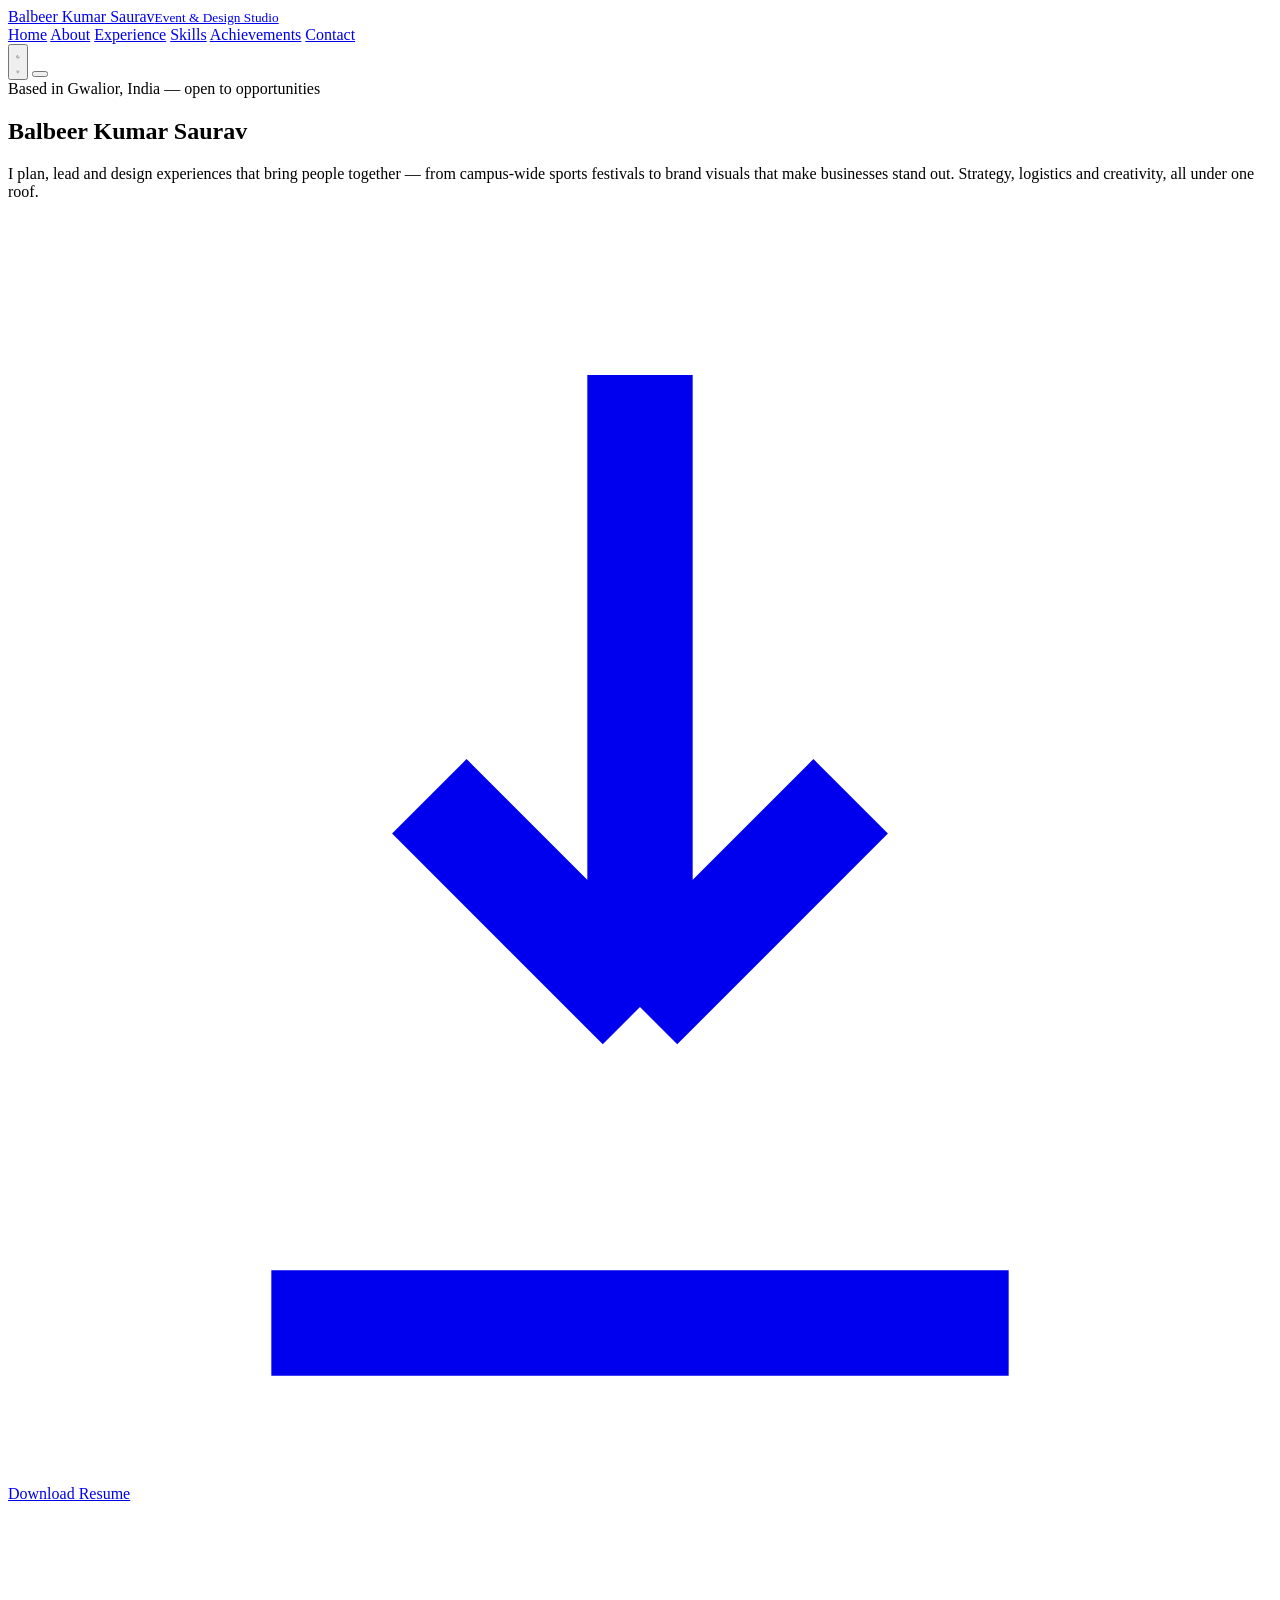
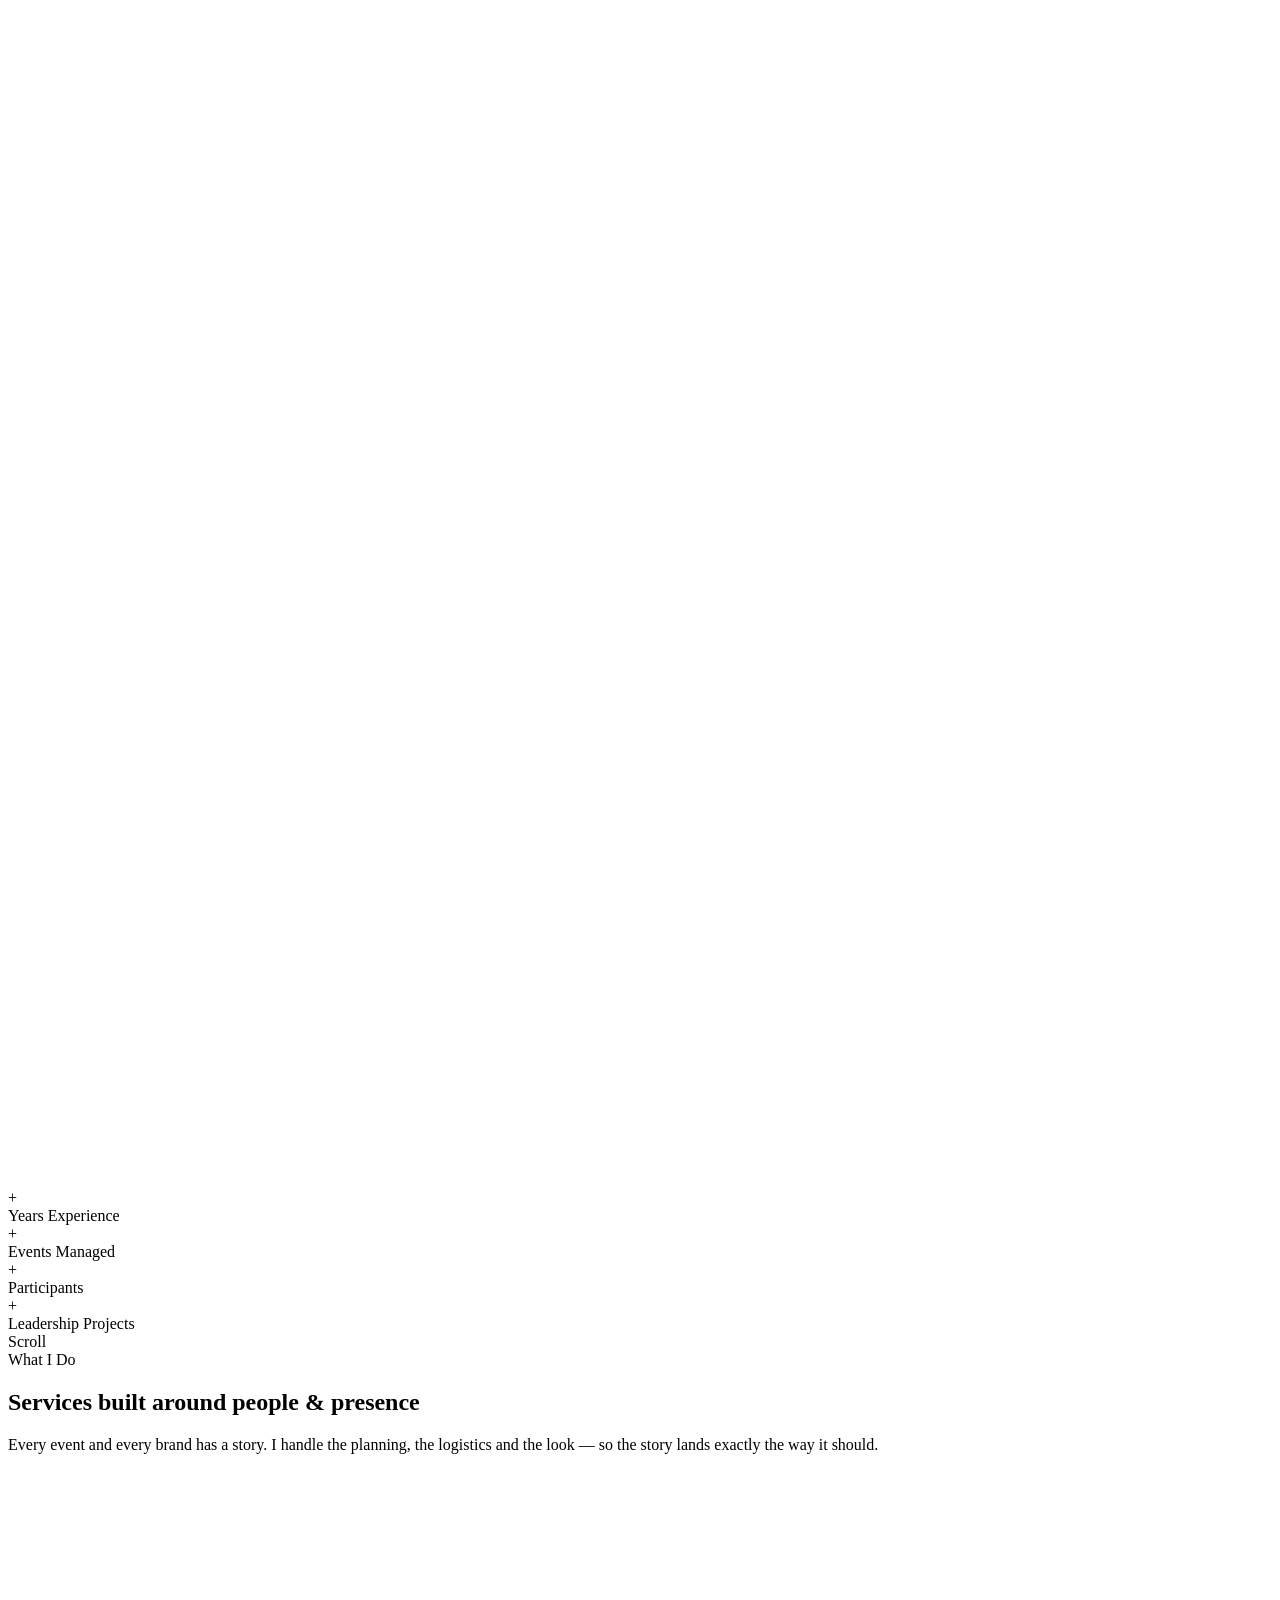
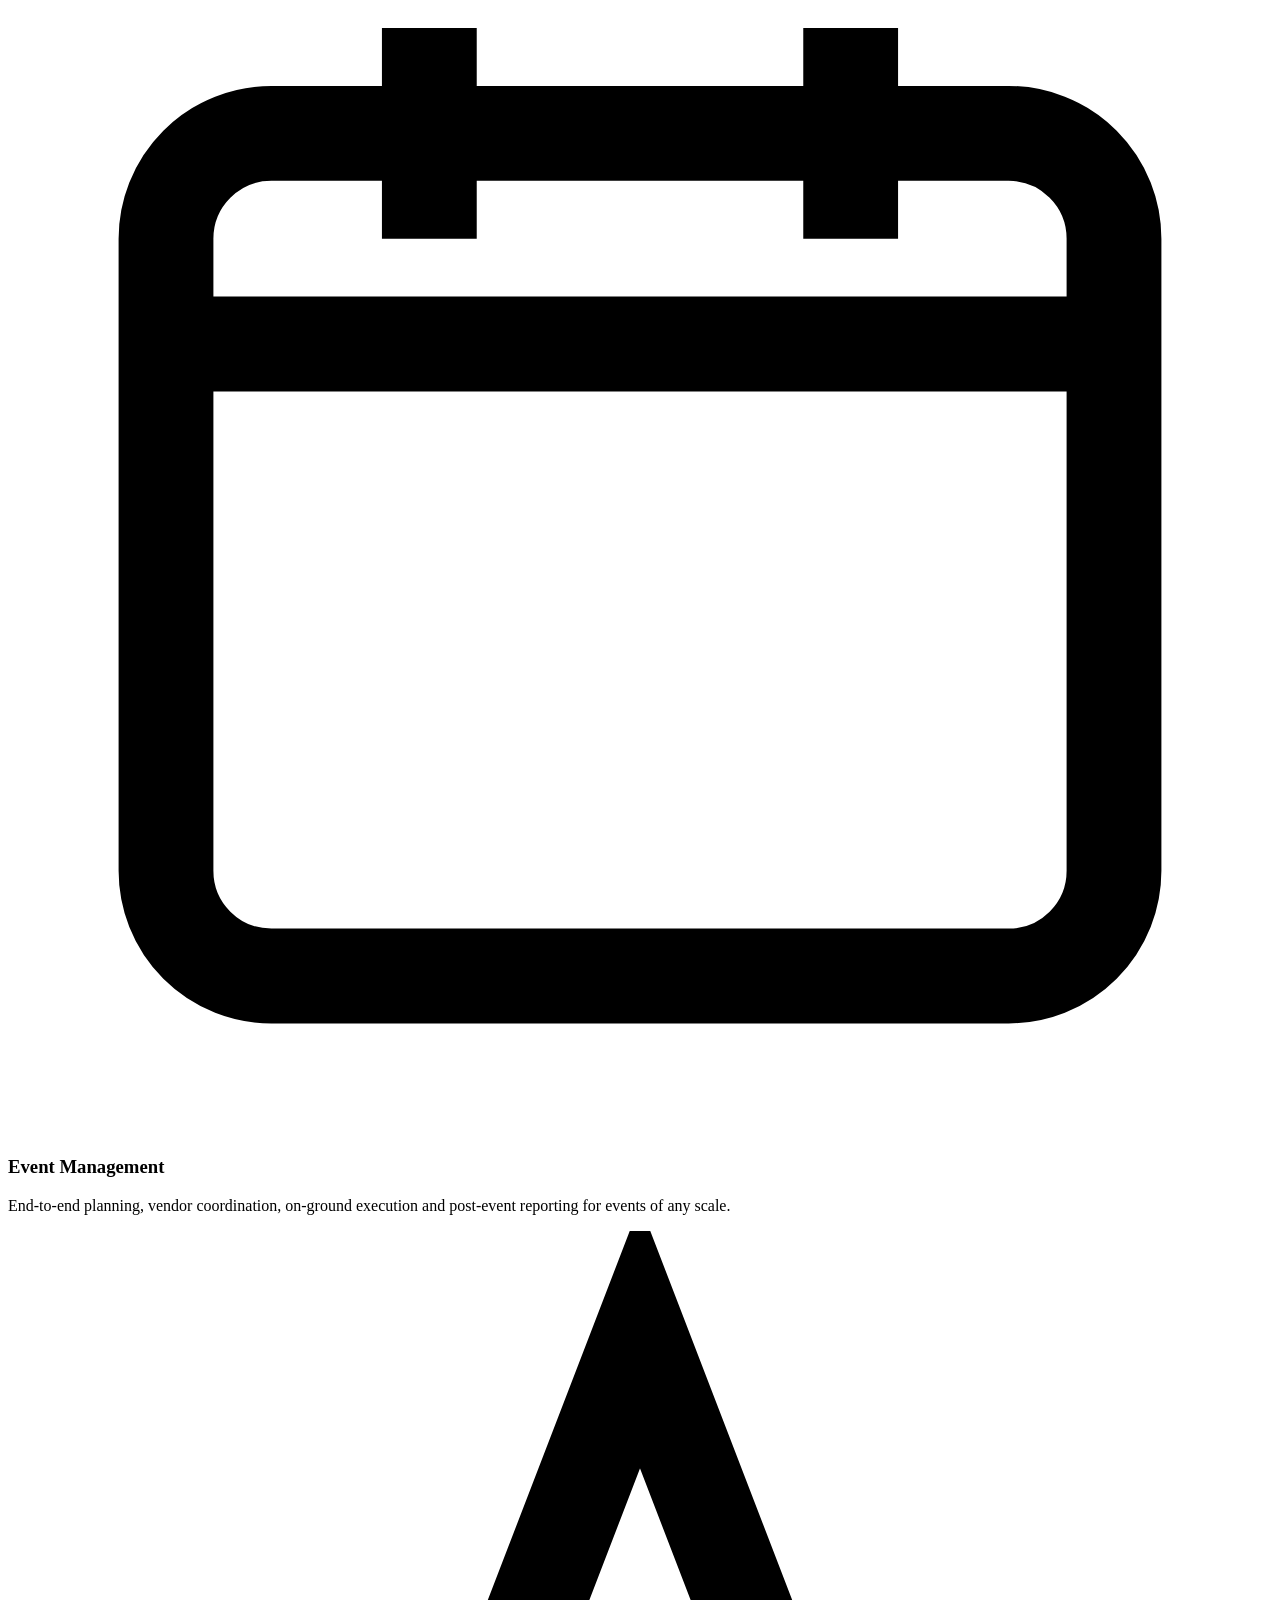
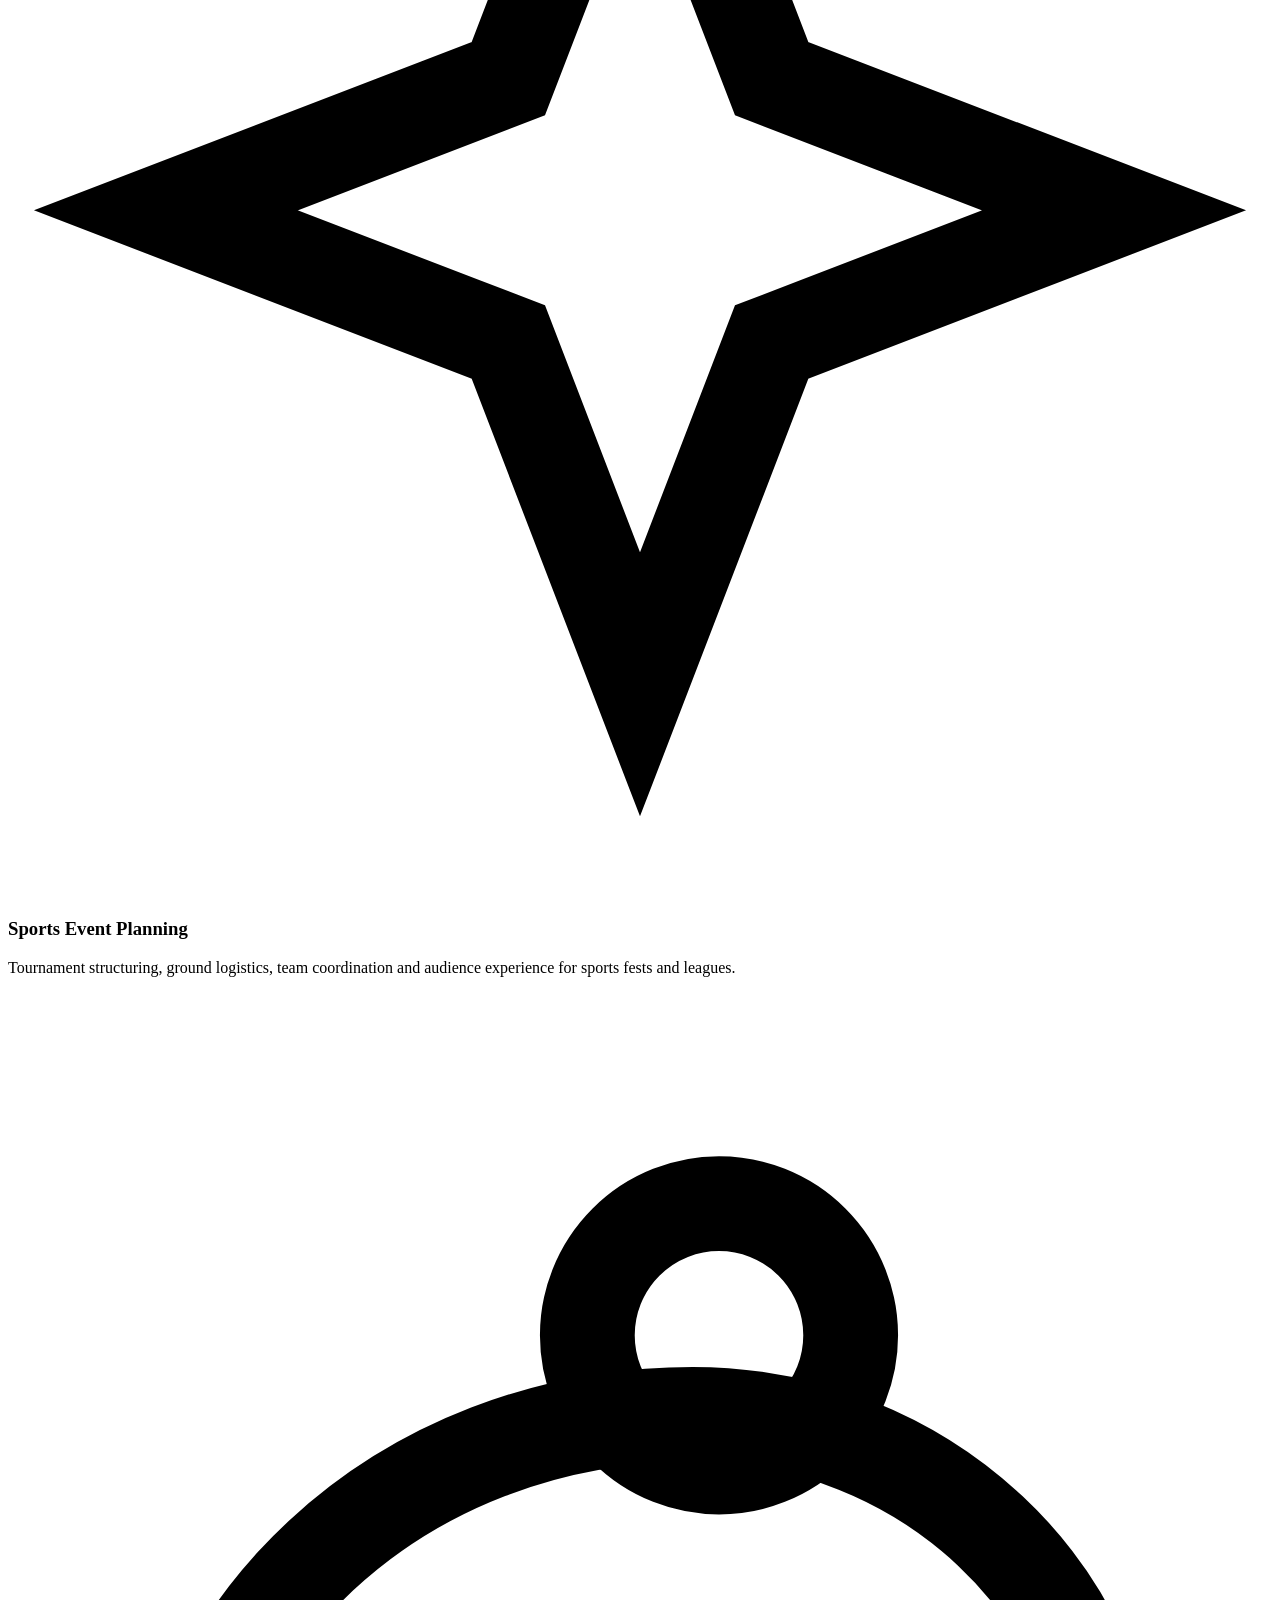
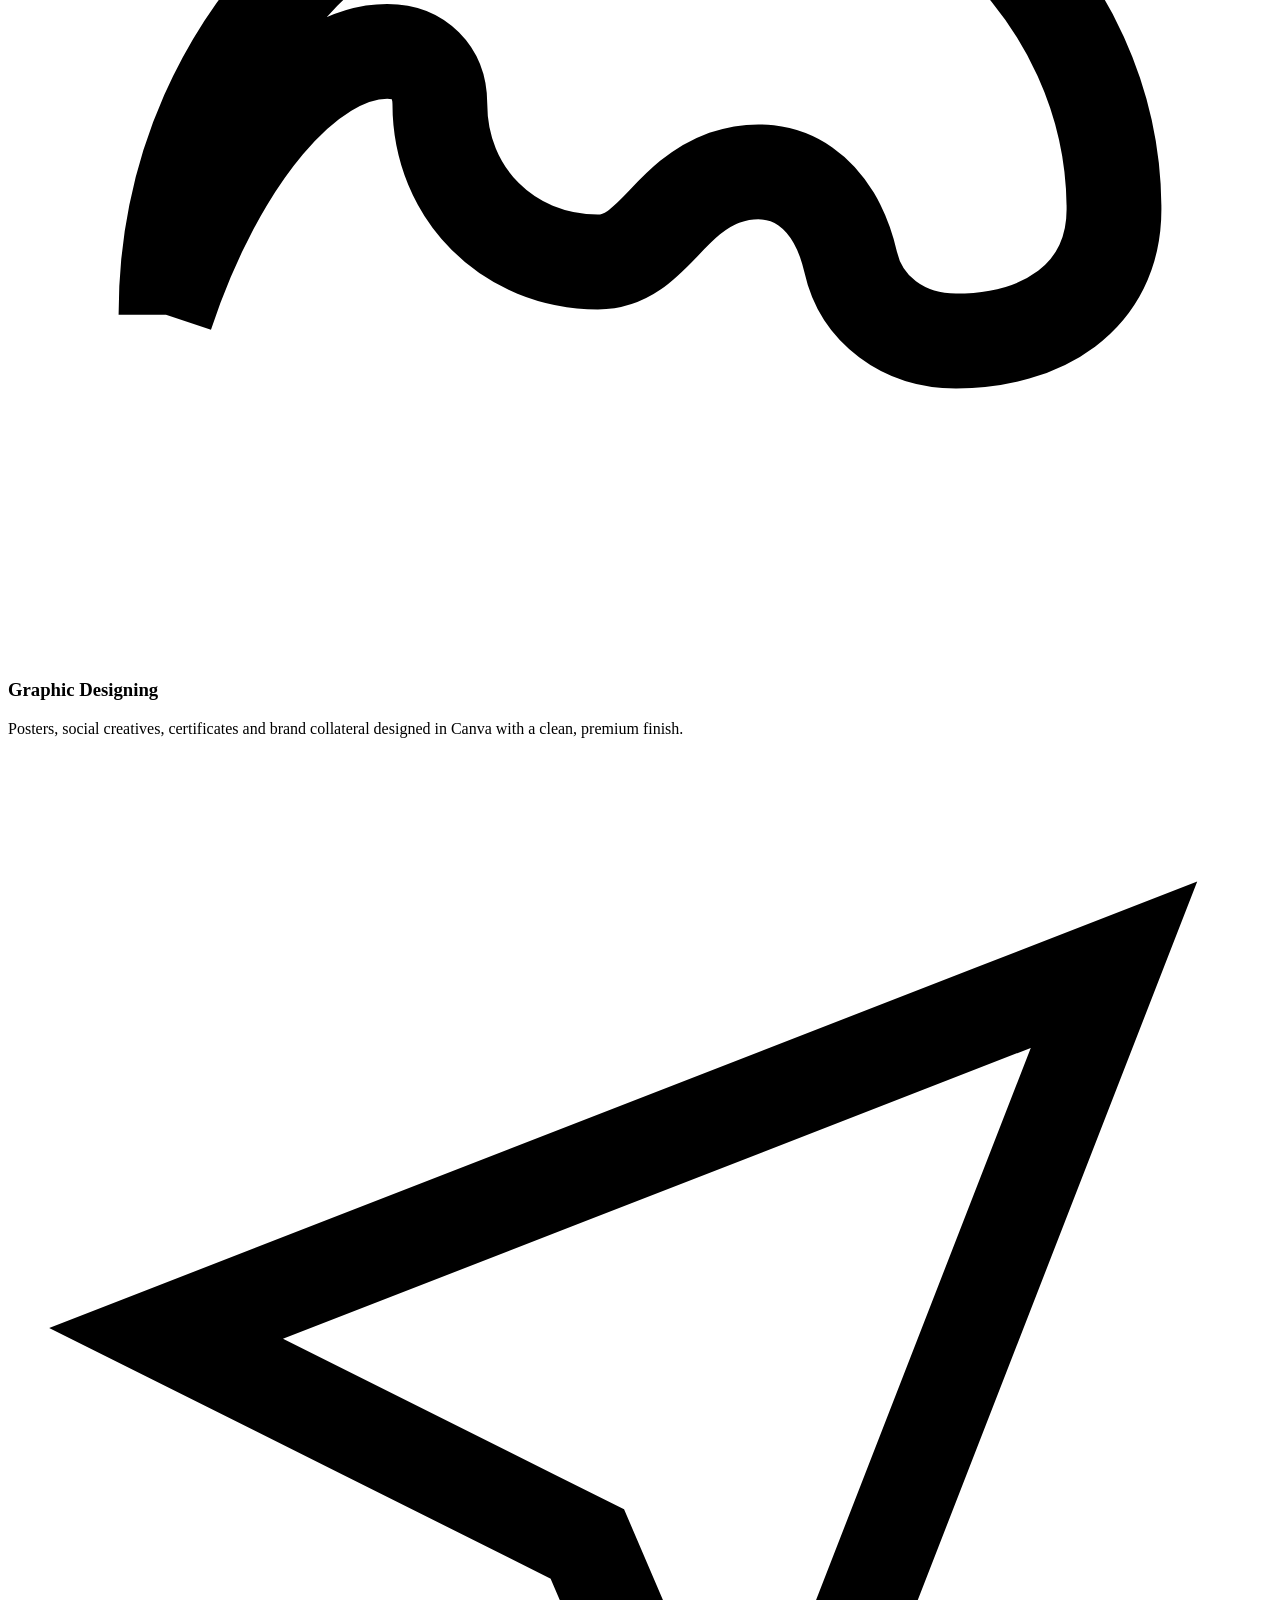
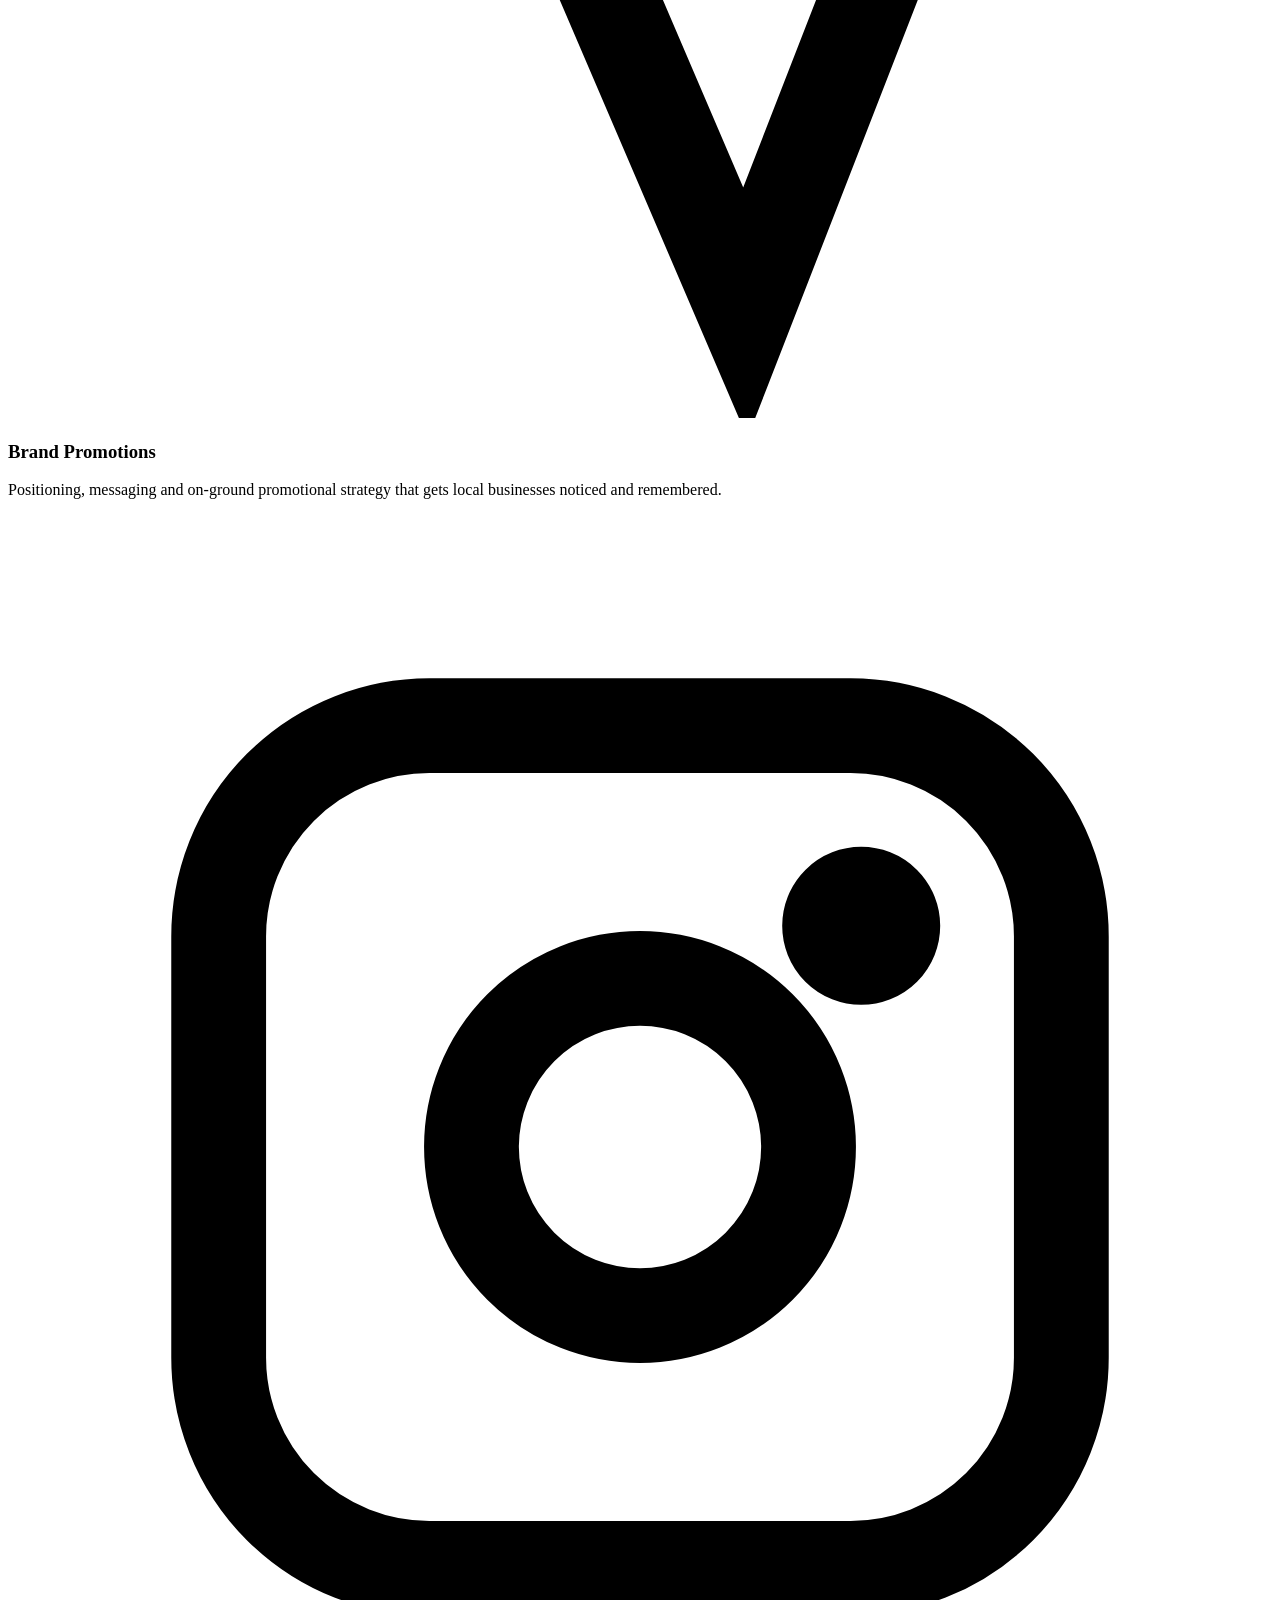
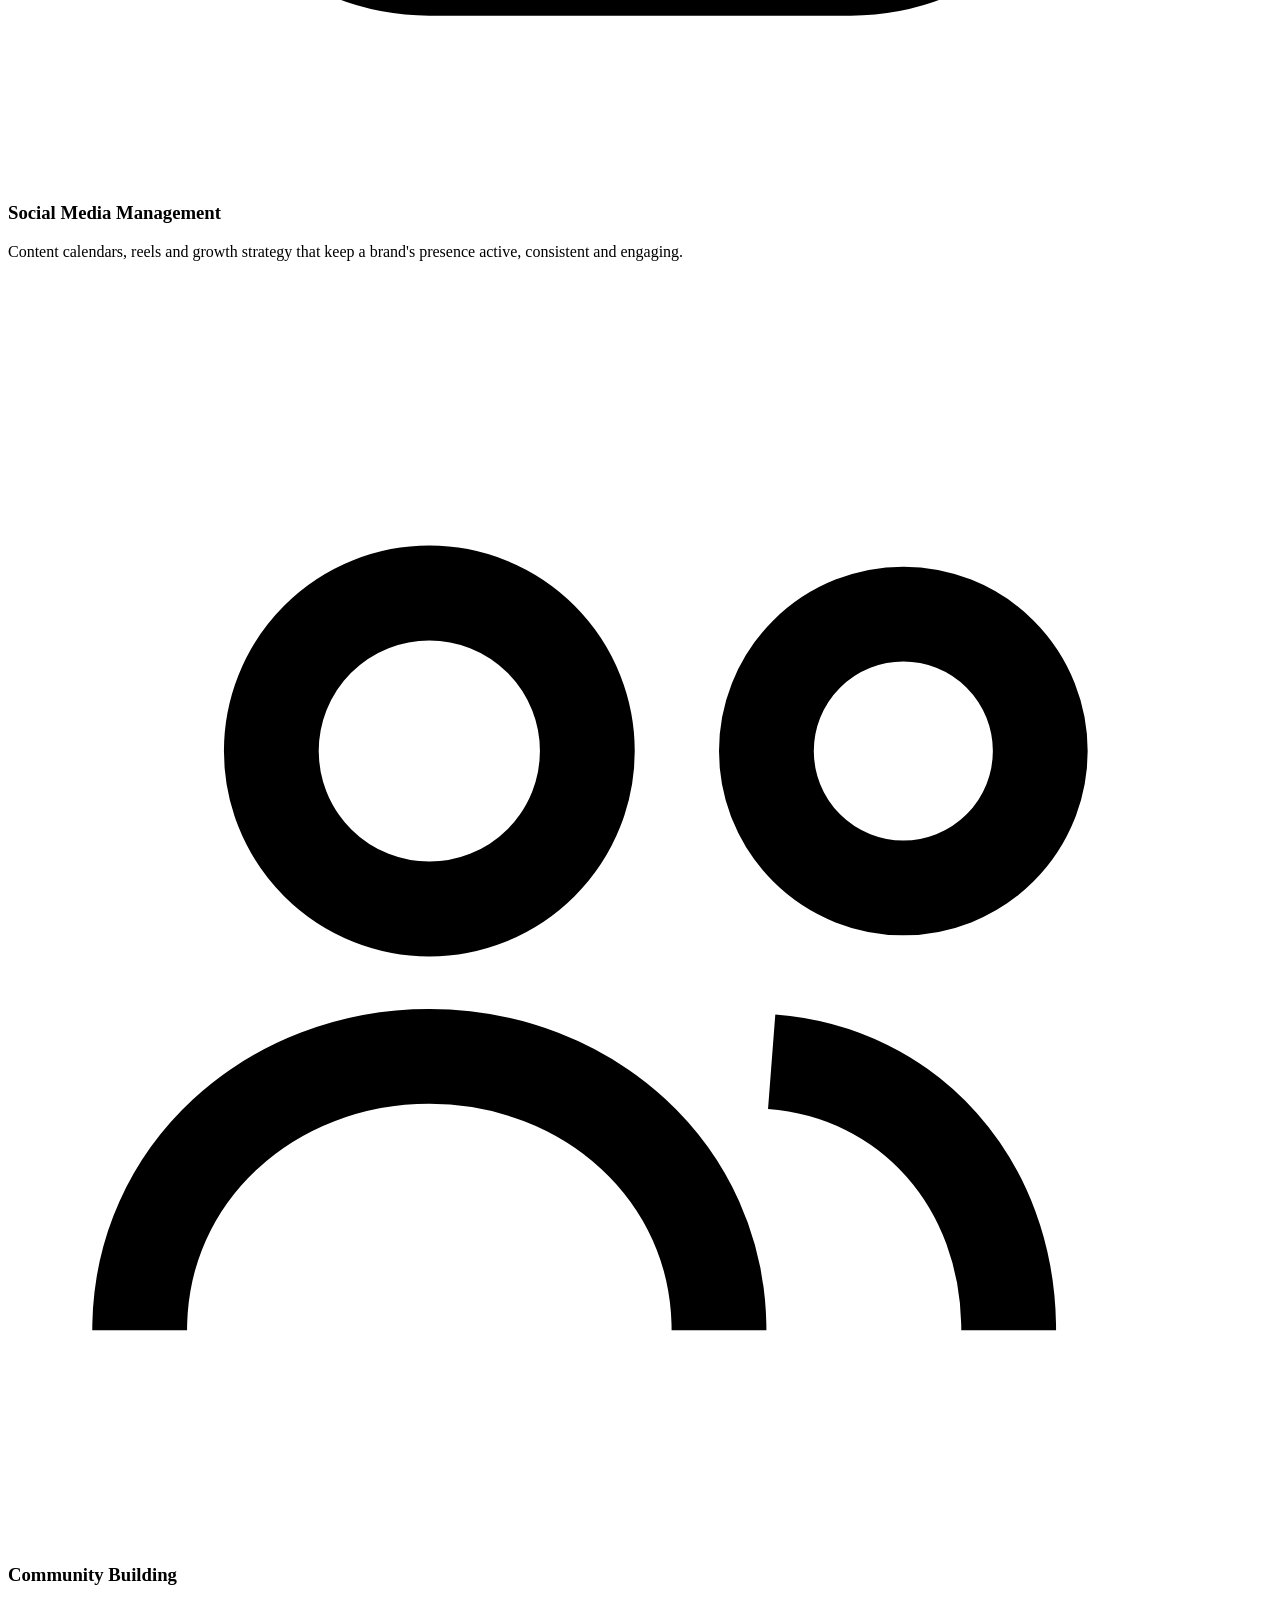
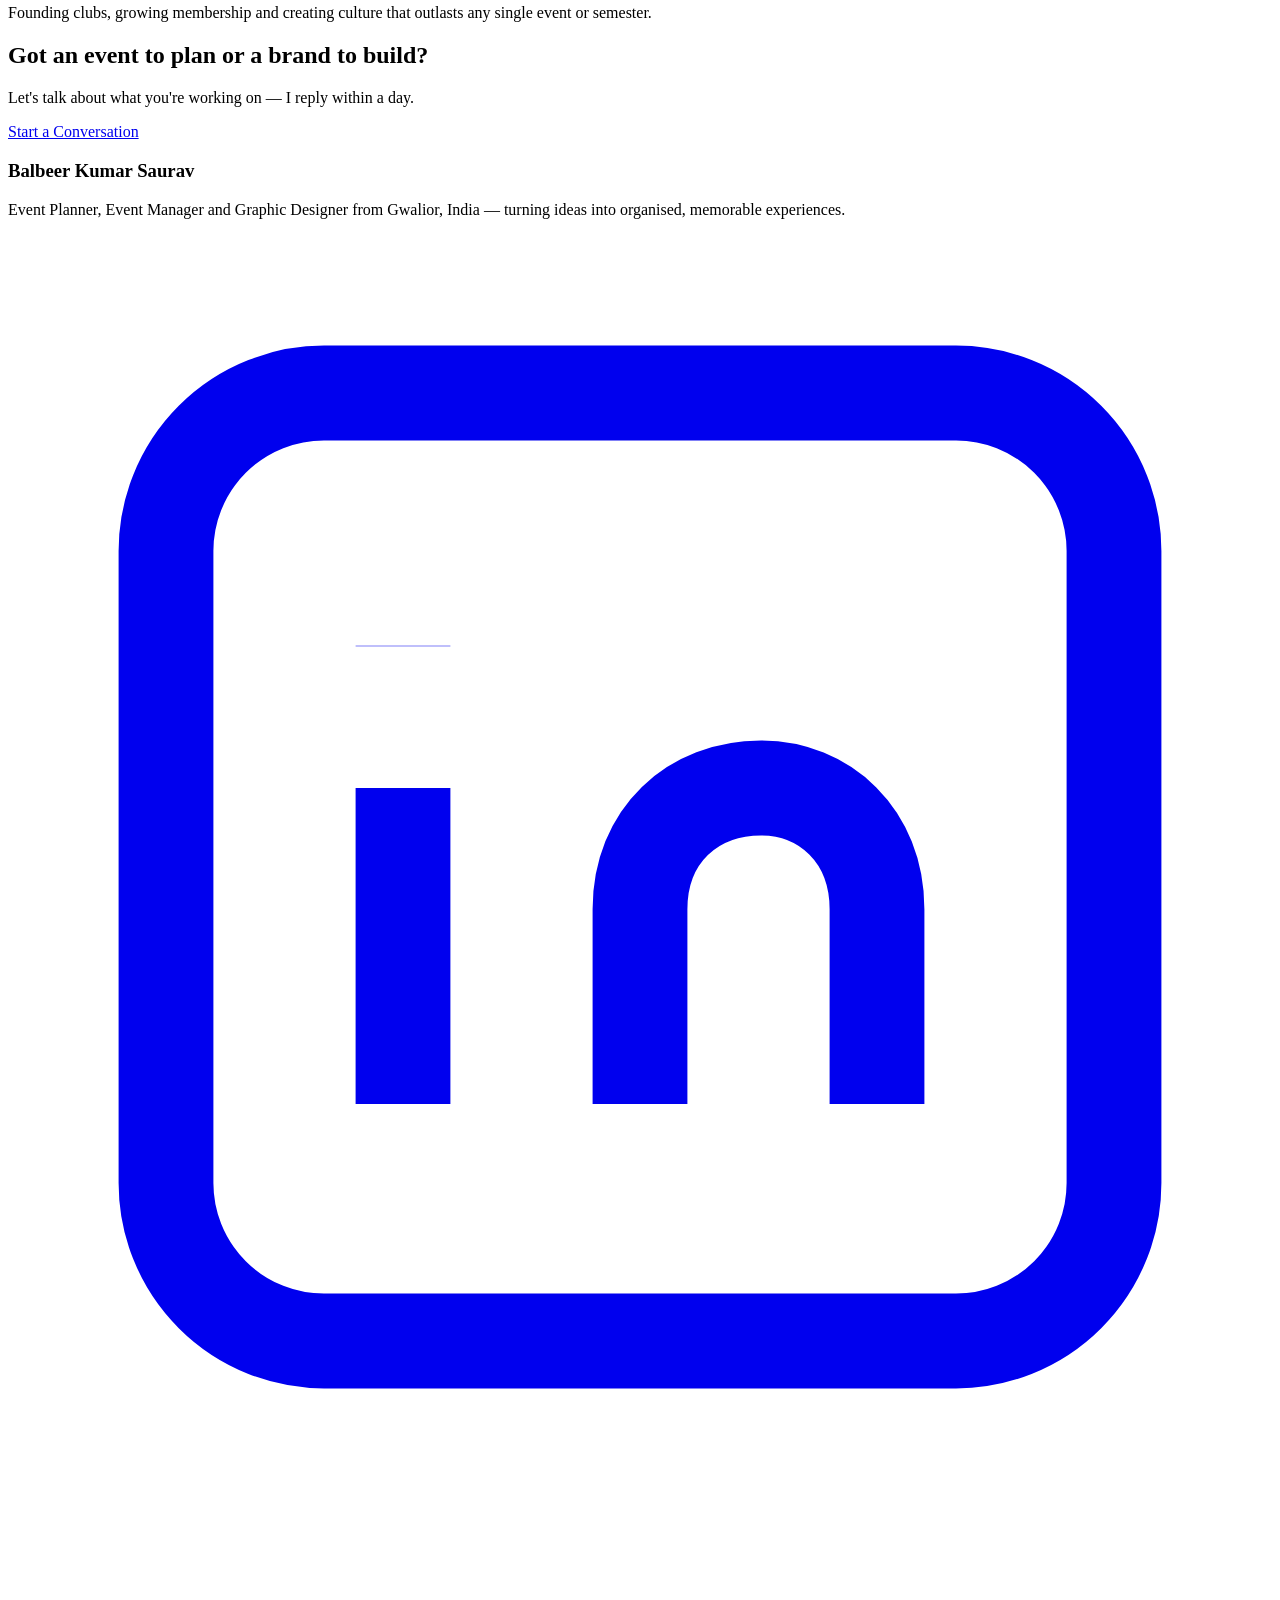
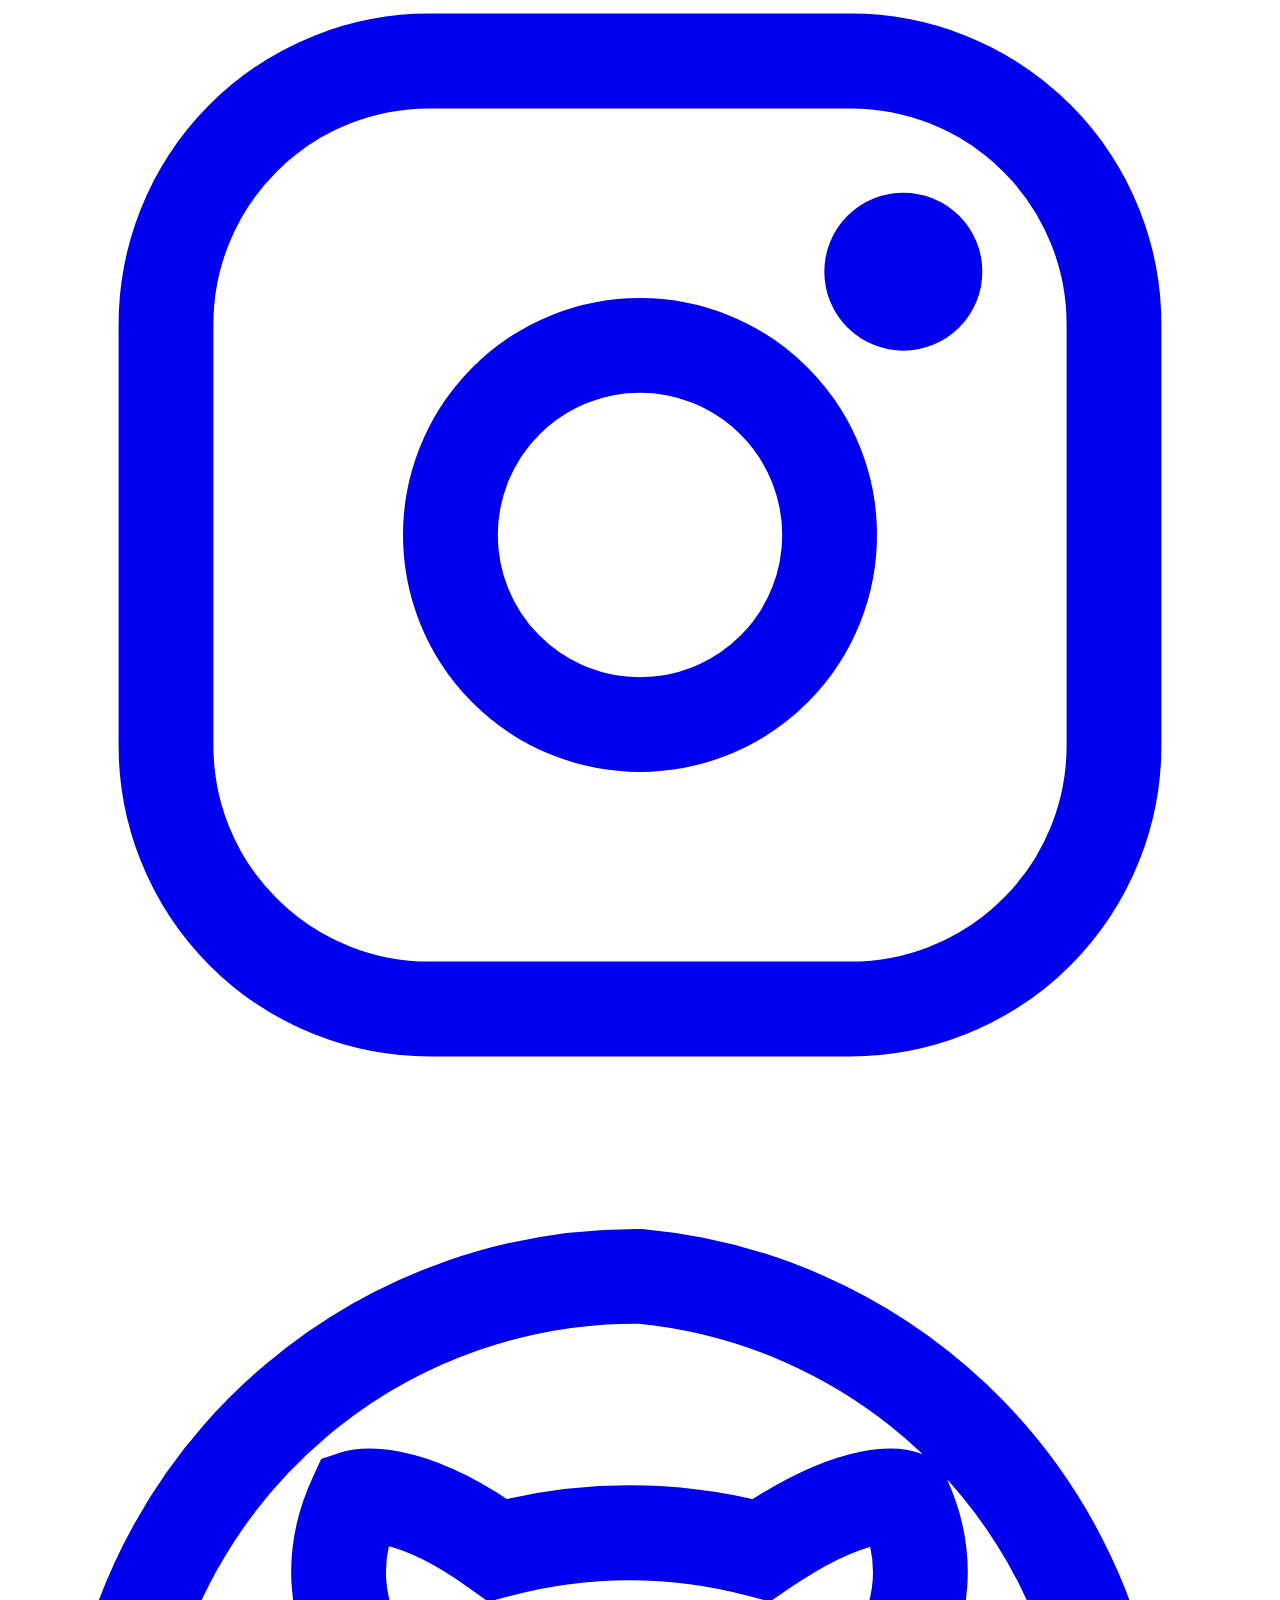
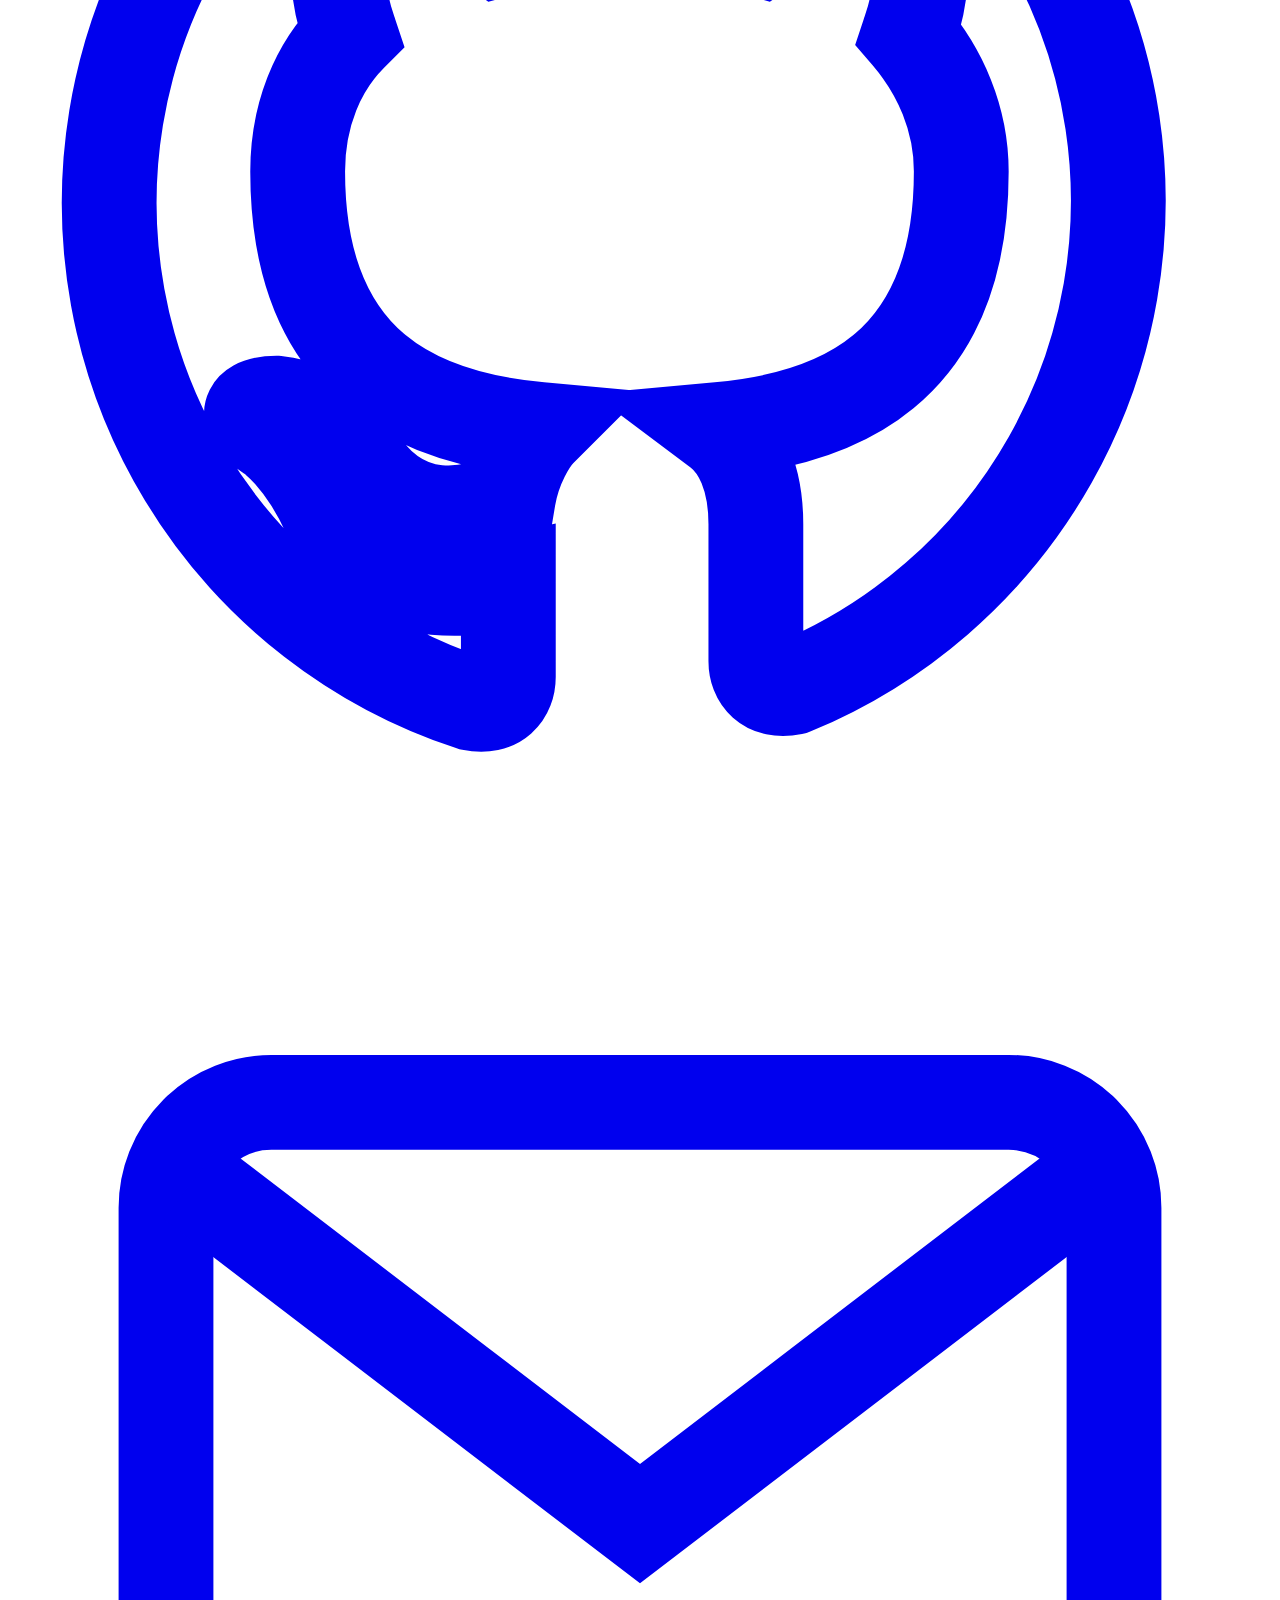
==== index.html @ 64732ffb "Add files via upload add all file" ====
<!DOCTYPE html>
<html lang="en">
<head>
<meta charset="UTF-8">
<meta name="viewport" content="width=device-width, initial-scale=1.0">
<title>Balbeer Kumar Saurav | Event Planner & Manager · Graphic Designer</title>
<meta name="description" content="Balbeer Kumar Saurav is an Event Planner, Event Manager and Graphic Designer based in Gwalior, India — building unforgettable events and bold visual brands.">
<meta name="keywords" content="Balbeer Kumar Saurav, Event Planner Gwalior, Event Manager, Graphic Designer, Sports Event Planning, ITM Sports Cell, Brand Promotion">
<meta name="author" content="Balbeer Kumar Saurav">

<meta property="og:title" content="Balbeer Kumar Saurav | Event Planner & Graphic Designer">
<meta property="og:description" content="Crafting standout events and bold brand visuals — Event Planner, Event Manager & Graphic Designer based in Gwalior, India.">
<meta property="og:type" content="website">
<meta property="og:image" content="images/favicon.svg">

<link rel="icon" type="image/svg+xml" href="images/favicon.svg">
<link rel="preconnect" href="https://fonts.googleapis.com">
<link rel="preconnect" href="https://fonts.gstatic.com" crossorigin>
<link href="https://fonts.googleapis.com/css2?family=Poppins:wght@300;400;500;600;700;800;900&display=swap" rel="stylesheet">
<link rel="stylesheet" href="css/style.css">
</head>
<body>

<!-- Loader -->
<div id="loader"><div class="loader-mark"></div></div>

<!-- Navbar -->
<header class="navbar">
  <div class="nav-inner">
    <a href="index.html" class="logo">Balbeer Kumar Saurav<small>Event &amp; Design Studio</small></a>
    <nav class="nav-menu">
      <a href="index.html">Home</a>
      <a href="about.html">About</a>
      <a href="experience.html">Experience</a>
      <a href="skills.html">Skills</a>
      <a href="achievements.html">Achievements</a>
      <a href="contact.html">Contact</a>
    </nav>
    <div class="nav-actions">
      <button class="theme-toggle" aria-label="Toggle dark mode">
        <svg class="moon" viewBox="0 0 24 24" fill="none" stroke="currentColor" stroke-width="1.8"><path d="M21 12.8A9 9 0 1 1 11.2 3a7 7 0 0 0 9.8 9.8z"/></svg>
        <svg class="sun" viewBox="0 0 24 24" fill="none" stroke="currentColor" stroke-width="1.8"><circle cx="12" cy="12" r="4.2"/><path d="M12 2v3M12 19v3M4.2 4.2l2.1 2.1M17.7 17.7l2.1 2.1M2 12h3M19 12h3M4.2 19.8l2.1-2.1M17.7 6.3l2.1-2.1"/></svg>
      </button>
      <button class="hamburger" aria-label="Toggle menu"><span></span><span></span><span></span></button>
    </div>
  </div>
</header>

<!-- Hero -->
<section class="hero">
  <div class="hero-bg-shapes">
    <div class="blob b1"></div>
    <div class="blob b2"></div>
    <div class="blob b3"></div>
    <div class="hero-grid-overlay"></div>
  </div>

  <div class="hero-content">
    <div class="hero-tagline"><span class="dot"></span> Based in Gwalior, India — open to opportunities</div>

    <h1>Balbeer Kumar <span class="surname">Saurav</span></h1>

    <div class="role-line">
      <span class="typed-text" data-roles='["Event Planner","Event Manager","Graphic Designer"]'></span><span class="typed-cursor"></span>
    </div>

    <p class="intro">I plan, lead and design experiences that bring people together — from campus-wide sports festivals to brand visuals that make businesses stand out. Strategy, logistics and creativity, all under one roof.</p>

    <div class="hero-actions">
      <a href="resume/Balbeer_Kumar_Saurav_Resume.pdf" class="btn btn-primary" download>
        <svg viewBox="0 0 24 24" fill="none" stroke="currentColor" stroke-width="2"><path d="M12 3v12m0 0l-4-4m4 4l4-4M5 21h14"/></svg>
        Download Resume
      </a>
      <a href="contact.html" class="btn btn-outline" style="color:#fff;border-color:rgba(255,255,255,.35);">
        <svg viewBox="0 0 24 24" fill="none" stroke="currentColor" stroke-width="2"><path d="M21 11.5a8.5 8.5 0 1 1-3.8-7.1M21 4l-9 9-3-3"/></svg>
        Contact Me
      </a>
    </div>

    <div class="hero-stats">
      <div class="hero-stat"><div class="num"><span data-counter="2"></span><span class="plus">+</span></div><div class="label">Years Experience</div></div>
      <div class="hero-stat"><div class="num"><span data-counter="20"></span><span class="plus">+</span></div><div class="label">Events Managed</div></div>
      <div class="hero-stat"><div class="num"><span data-counter="5000"></span><span class="plus">+</span></div><div class="label">Participants</div></div>
      <div class="hero-stat"><div class="num"><span data-counter="10"></span><span class="plus">+</span></div><div class="label">Leadership Projects</div></div>
    </div>
  </div>

  <div class="scroll-cue"><span>Scroll</span><span class="line"></span></div>
</section>

<!-- Services -->
<section class="section section-alt">
  <div class="container">
    <div class="section-head center reveal">
      <span class="eyebrow">What I Do</span>
      <h2>Services built around people &amp; presence</h2>
      <p>Every event and every brand has a story. I handle the planning, the logistics and the look — so the story lands exactly the way it should.</p>
    </div>

    <div class="services-grid">
      <div class="service-card reveal">
        <div class="service-icon"><svg viewBox="0 0 24 24" fill="none" stroke="currentColor" stroke-width="1.8"><rect x="3" y="5" width="18" height="16" rx="2"/><path d="M3 9h18M8 3v4M16 3v4"/></svg></div>
        <h3>Event Management</h3>
        <p>End-to-end planning, vendor coordination, on-ground execution and post-event reporting for events of any scale.</p>
      </div>
      <div class="service-card reveal delay-1">
        <div class="service-icon"><svg viewBox="0 0 24 24" fill="none" stroke="currentColor" stroke-width="1.8"><path d="M12 2l2.5 6.5L21 11l-6.5 2.5L12 20l-2.5-6.5L3 11l6.5-2.5z"/></svg></div>
        <h3>Sports Event Planning</h3>
        <p>Tournament structuring, ground logistics, team coordination and audience experience for sports fests and leagues.</p>
      </div>
      <div class="service-card reveal delay-2">
        <div class="service-icon"><svg viewBox="0 0 24 24" fill="none" stroke="currentColor" stroke-width="1.8"><circle cx="13.5" cy="6.5" r="2.5"/><path d="M3 17.5C3 12 7.5 8 13 8c4.4 0 8 3.4 8 7.5 0 1.7-1.4 2.5-3 2.5-1 0-1.8-.6-2-1.5-.3-1.3-1.2-2-2.4-1.6-1.1.4-1.4 1.6-2.4 1.6-1.7 0-3-1.3-3-3 0-.6-.4-1-1-1-1.5 0-3.2 2-4.2 5"/></svg></div>
        <h3>Graphic Designing</h3>
        <p>Posters, social creatives, certificates and brand collateral designed in Canva with a clean, premium finish.</p>
      </div>
      <div class="service-card reveal">
        <div class="service-icon"><svg viewBox="0 0 24 24" fill="none" stroke="currentColor" stroke-width="1.8"><path d="M3 11l18-7-7 18-3-7-8-4z"/></svg></div>
        <h3>Brand Promotions</h3>
        <p>Positioning, messaging and on-ground promotional strategy that gets local businesses noticed and remembered.</p>
      </div>
      <div class="service-card reveal delay-1">
        <div class="service-icon"><svg viewBox="0 0 24 24" fill="none" stroke="currentColor" stroke-width="1.8"><rect x="4" y="4" width="16" height="16" rx="4"/><circle cx="12" cy="12" r="3.2"/><circle cx="16.2" cy="7.8" r=".6" fill="currentColor"/></svg></div>
        <h3>Social Media Management</h3>
        <p>Content calendars, reels and growth strategy that keep a brand's presence active, consistent and engaging.</p>
      </div>
      <div class="service-card reveal delay-2">
        <div class="service-icon"><svg viewBox="0 0 24 24" fill="none" stroke="currentColor" stroke-width="1.8"><circle cx="8" cy="9" r="3"/><circle cx="17" cy="9" r="2.6"/><path d="M2.5 20c0-3 2.5-5.2 5.5-5.2s5.5 2.2 5.5 5.2M14.5 14.9c2.6.2 4.5 2.3 4.5 5.1"/></svg></div>
        <h3>Community Building</h3>
        <p>Founding clubs, growing membership and creating culture that outlasts any single event or semester.</p>
      </div>
    </div>
  </div>
</section>

<!-- CTA -->
<section class="section">
  <div class="container">
    <div class="cta-band reveal">
      <div>
        <h2>Got an event to plan or a brand to build?</h2>
        <p>Let's talk about what you're working on — I reply within a day.</p>
      </div>
      <a href="contact.html" class="btn btn-light">Start a Conversation</a>
    </div>
  </div>
</section>

<!-- Footer -->
<footer class="site-footer">
  <div class="container">
    <div class="footer-grid">
      <div class="footer-brand">
        <h3>Balbeer Kumar Saurav</h3>
        <p>Event Planner, Event Manager and Graphic Designer from Gwalior, India — turning ideas into organised, memorable experiences.</p>
        <div class="footer-social">
          <a class="social-circle" href="#" aria-label="LinkedIn"><svg viewBox="0 0 24 24" fill="none" stroke="currentColor" stroke-width="1.8"><rect x="3" y="3" width="18" height="18" rx="3"/><path d="M7.5 10.5v6M7.5 7.8v.01M12 16.5v-3.7c0-1.4 1-2.3 2.3-2.3 1.2 0 2.2.9 2.2 2.3v3.7"/></svg></a>
          <a class="social-circle" href="#" aria-label="Instagram"><svg viewBox="0 0 24 24" fill="none" stroke="currentColor" stroke-width="1.8"><rect x="3" y="3" width="18" height="18" rx="5"/><circle cx="12" cy="12" r="3.6"/><circle cx="17" cy="7" r=".6" fill="currentColor"/></svg></a>
          <a class="social-circle" href="#" aria-label="GitHub"><svg viewBox="0 0 24 24" fill="none" stroke="currentColor" stroke-width="1.8"><path d="M12 2a10 10 0 0 0-3.2 19.5c.5.1.7-.2.7-.5v-1.8c-2.8.6-3.4-1.3-3.4-1.3-.5-1.1-1.1-1.5-1.1-1.5-.9-.6.1-.6.1-.6 1 .1 1.5 1 1.5 1 .9 1.5 2.3 1.1 2.9.8.1-.6.4-1.1.6-1.3-2.2-.2-4.6-1.1-4.6-4.9 0-1.1.4-2 1-2.6-.1-.3-.5-1.3.1-2.6 0 0 .9-.3 2.7 1a9.6 9.6 0 0 1 5 0c1.9-1.3 2.7-1 2.7-1 .6 1.3.2 2.3.1 2.6.6.7 1 1.6 1 2.6 0 3.8-2.4 4.7-4.6 4.9.4.3.7.9.7 1.8v2.6c0 .3.2.6.7.5A10 10 0 0 0 12 2z"/></svg></a>
          <a class="social-circle" href="mailto:balbeerkumarsaurav@gmail.com" aria-label="Email"><svg viewBox="0 0 24 24" fill="none" stroke="currentColor" stroke-width="1.8"><rect x="3" y="5" width="18" height="14" rx="2"/><path d="M3.5 6.5L12 13l8.5-6.5"/></svg></a>
        </div>
      </div>
      <div class="footer-col">
        <h4>Quick Links</h4>
        <ul>
          <li><a href="about.html">About Me</a></li>
          <li><a href="experience.html">Experience</a></li>
          <li><a href="skills.html">Skills</a></li>
          <li><a href="achievements.html">Achievements</a></li>
        </ul>
      </div>
      <div class="footer-col">
        <h4>Get In Touch</h4>
        <ul>
          <li><a href="mailto:balbeerkumarsaurav@gmail.com">balbeerkumarsaurav@gmail.com</a></li>
          <li><a href="tel:9540366210">9540366210</a></li>
          <li><a href="contact.html">Gwalior, India</a></li>
        </ul>
      </div>
    </div>
    <div class="footer-bottom">
      <p>&copy; 2026 Balbeer Kumar Saurav. All rights reserved.</p>
      <p>Designed &amp; built with care.</p>
    </div>
  </div>
</footer>

<button class="back-to-top" aria-label="Back to top">
  <svg viewBox="0 0 24 24" fill="none" stroke="currentColor" stroke-width="2"><path d="M12 19V5M5 12l7-7 7 7"/></svg>
</button>

<script src="js/script.js"></script>
</body>
</html>
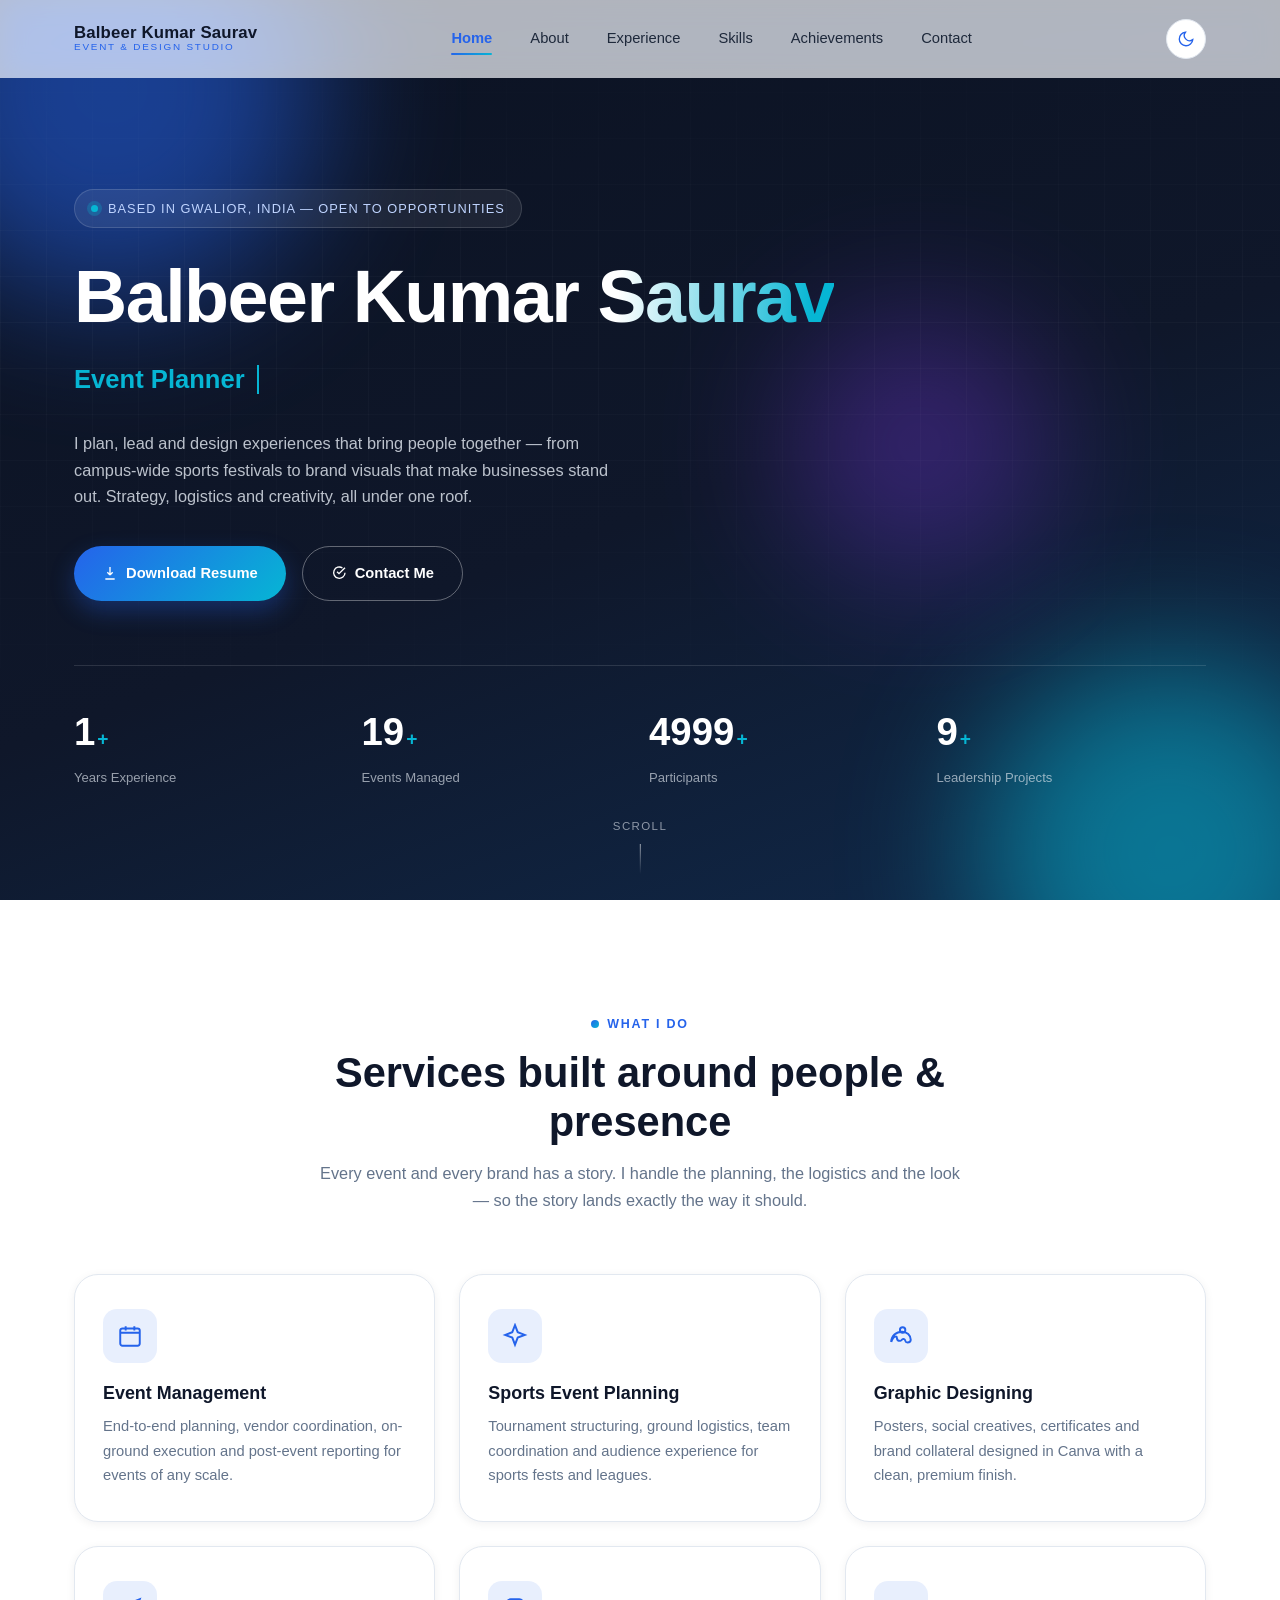
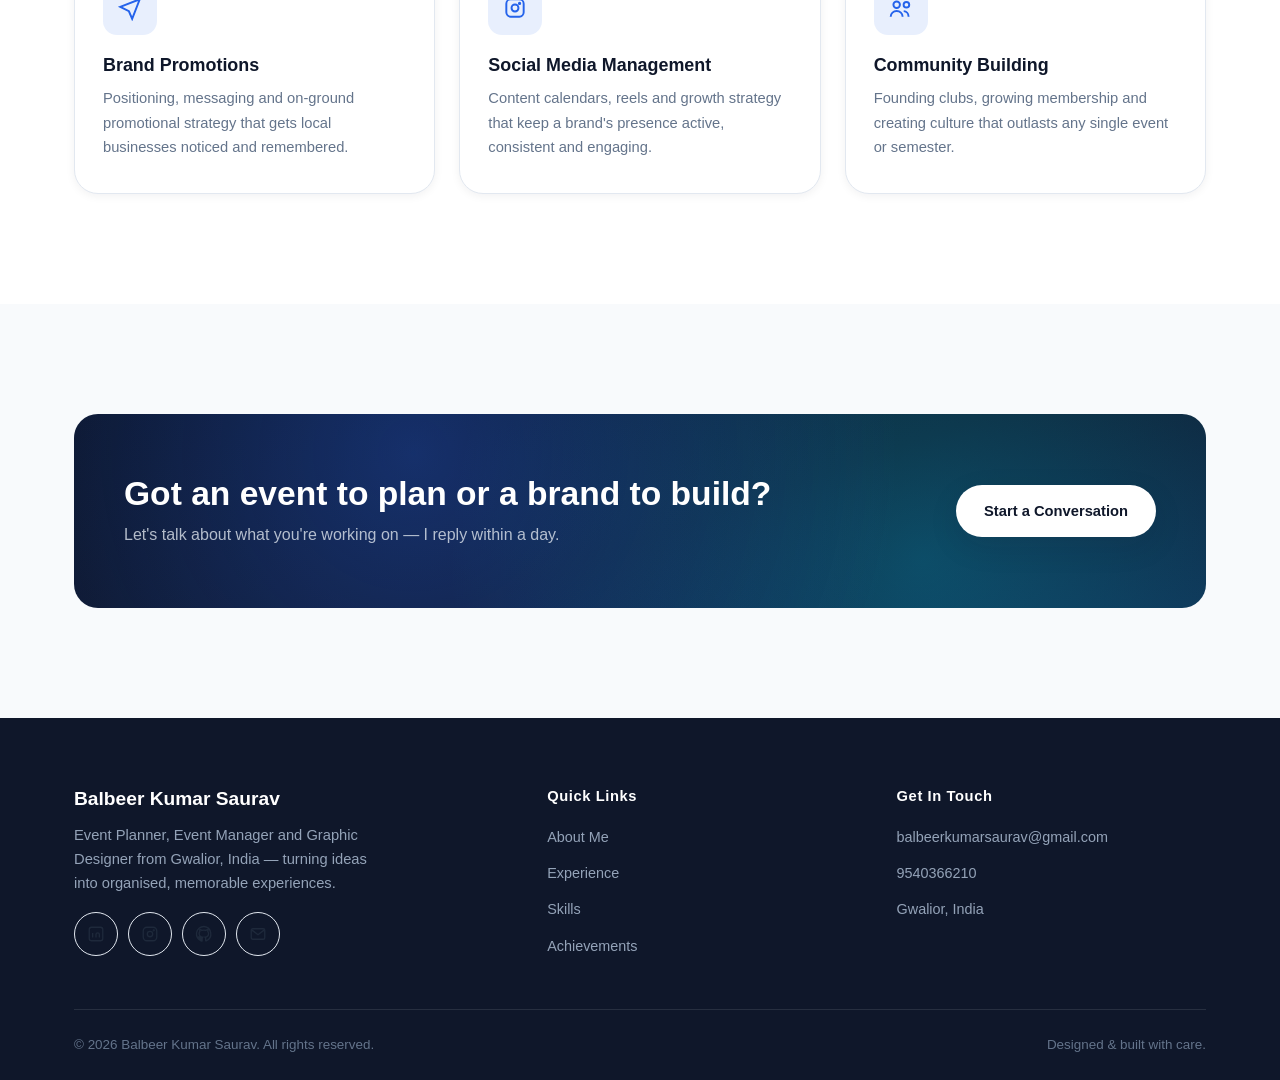
==== commit e13b0d09: "Update stylesheet and script paths in index.html" ====
--- a/index.html
+++ b/index.html
@@ -17,7 +17,7 @@
 <link rel="preconnect" href="https://fonts.googleapis.com">
 <link rel="preconnect" href="https://fonts.gstatic.com" crossorigin>
 <link href="https://fonts.googleapis.com/css2?family=Poppins:wght@300;400;500;600;700;800;900&display=swap" rel="stylesheet">
-<link rel="stylesheet" href="css/style.css">
+<link rel="stylesheet" href="style.css">
 </head>
 <body>
 
@@ -188,6 +188,6 @@
   <svg viewBox="0 0 24 24" fill="none" stroke="currentColor" stroke-width="2"><path d="M12 19V5M5 12l7-7 7 7"/></svg>
 </button>
 
-<script src="js/script.js"></script>
+<script src="script.js"></script>
 </body>
 </html>
--- a/style.css
+++ b/style.css
@@ -0,0 +1,678 @@
+/* =========================================================
+   BALBEER KUMAR SAURAV — PORTFOLIO STYLESHEET
+   Event Planner · Event Manager · Graphic Designer
+   ========================================================= */
+
+/* -------------------- Design Tokens -------------------- */
+:root{
+  --primary:#0F172A;       /* deep navy   */
+  --secondary:#2563EB;      /* electric blue */
+  --accent:#06B6D4;         /* cyan        */
+  --bg:#F8FAFC;             /* page bg     */
+  --text:#1E293B;           /* body text   */
+  --muted:#64748B;
+  --white:#FFFFFF;
+  --border:#E2E8F0;
+
+  --gradient-main: linear-gradient(135deg,var(--secondary) 0%, var(--accent) 100%);
+  --gradient-dark: linear-gradient(160deg,#0B1222 0%, var(--primary) 55%, #102A4C 100%);
+  --gradient-glow: radial-gradient(circle at 30% 20%, rgba(37,99,235,.35), transparent 60%),
+                    radial-gradient(circle at 75% 75%, rgba(6,182,212,.30), transparent 55%);
+
+  --shadow-sm: 0 2px 10px rgba(15,23,42,.06);
+  --shadow-md: 0 10px 30px rgba(15,23,42,.10);
+  --shadow-lg: 0 25px 60px rgba(15,23,42,.16);
+  --shadow-glow: 0 0 0 1px rgba(37,99,235,.08), 0 20px 45px rgba(37,99,235,.18);
+
+  --radius-sm: 10px;
+  --radius-md: 16px;
+  --radius-lg: 24px;
+  --radius-full: 999px;
+
+  --maxw: 1180px;
+  --nav-h: 78px;
+
+  --ease: cubic-bezier(.22,1,.36,1);
+  --t-fast: .25s var(--ease);
+  --t-med: .5s var(--ease);
+  --t-slow: .9s var(--ease);
+
+  --font: 'Poppins', -apple-system, sans-serif;
+}
+
+/* Dark mode tokens */
+body.dark-mode{
+  --bg:#0B1222;
+  --text:#E2E8F0;
+  --muted:#94A3B8;
+  --white:#101B33;
+  --border:#1E2A45;
+  --shadow-sm: 0 2px 10px rgba(0,0,0,.35);
+  --shadow-md: 0 10px 30px rgba(0,0,0,.45);
+  --shadow-lg: 0 25px 60px rgba(0,0,0,.55);
+}
+
+/* -------------------- Reset -------------------- */
+*,*::before,*::after{box-sizing:border-box;margin:0;padding:0;}
+html{scroll-behavior:smooth;-webkit-text-size-adjust:100%;}
+body{
+  font-family:var(--font);
+  background:var(--bg);
+  color:var(--text);
+  line-height:1.65;
+  overflow-x:hidden;
+  transition:background var(--t-med), color var(--t-med);
+}
+img{max-width:100%;display:block;}
+a{color:inherit;text-decoration:none;}
+ul{list-style:none;}
+button{font-family:inherit;cursor:pointer;border:none;background:none;}
+input,textarea{font-family:inherit;}
+:focus-visible{outline:2px solid var(--secondary);outline-offset:3px;}
+h1,h2,h3,h4{font-weight:700;line-height:1.18;color:var(--primary);}
+body.dark-mode h1,body.dark-mode h2,body.dark-mode h3,body.dark-mode h4{color:#F1F5F9;}
+p{color:var(--muted);}
+
+.container{max-width:var(--maxw);margin:0 auto;padding:0 24px;}
+
+/* reduced motion */
+@media (prefers-reduced-motion: reduce){
+  *{animation-duration:.001ms !important;animation-iteration-count:1 !important;transition-duration:.001ms !important;scroll-behavior:auto !important;}
+}
+
+/* -------------------- Page Loader -------------------- */
+#loader{
+  position:fixed;inset:0;z-index:9999;
+  background:var(--primary);
+  display:flex;align-items:center;justify-content:center;
+  transition:opacity .6s ease, visibility .6s ease;
+}
+#loader.hidden{opacity:0;visibility:hidden;}
+.loader-mark{
+  width:54px;height:54px;border-radius:50%;
+  border:3px solid rgba(255,255,255,.15);
+  border-top-color:var(--accent);
+  animation:spin .9s linear infinite;
+}
+@keyframes spin{to{transform:rotate(360deg);}}
+
+/* -------------------- Eyebrow / Label -------------------- */
+.eyebrow{
+  display:inline-flex;align-items:center;gap:8px;
+  font-size:.78rem;font-weight:600;letter-spacing:.14em;text-transform:uppercase;
+  color:var(--secondary);
+  margin-bottom:14px;
+}
+.eyebrow::before{
+  content:"";width:8px;height:8px;border-radius:50%;
+  background:var(--gradient-main);
+}
+
+/* -------------------- Navbar -------------------- */
+.navbar{
+  position:fixed;top:0;left:0;width:100%;z-index:1000;
+  height:var(--nav-h);
+  display:flex;align-items:center;
+  background:rgba(248,250,252,.7);
+  backdrop-filter:blur(14px) saturate(160%);
+  -webkit-backdrop-filter:blur(14px) saturate(160%);
+  border-bottom:1px solid transparent;
+  transition:background var(--t-med), box-shadow var(--t-med), border-color var(--t-med);
+}
+body.dark-mode .navbar{background:rgba(11,18,34,.7);}
+.navbar.scrolled{
+  background:rgba(248,250,252,.92);
+  box-shadow:var(--shadow-sm);
+  border-bottom-color:var(--border);
+}
+body.dark-mode .navbar.scrolled{background:rgba(11,18,34,.92);}
+
+.nav-inner{
+  display:flex;align-items:center;justify-content:space-between;
+  width:100%;max-width:var(--maxw);margin:0 auto;padding:0 24px;
+}
+.logo{
+  font-size:1.05rem;font-weight:700;color:var(--primary);
+  display:flex;flex-direction:column;line-height:1.1;
+  letter-spacing:.01em;
+}
+body.dark-mode .logo{color:#F1F5F9;}
+.logo small{font-size:.62rem;font-weight:500;letter-spacing:.18em;color:var(--secondary);text-transform:uppercase;}
+
+.nav-menu{display:flex;align-items:center;gap:6px;}
+.nav-menu a{
+  position:relative;padding:10px 16px;font-size:.92rem;font-weight:500;
+  color:var(--text);border-radius:var(--radius-full);
+  transition:color var(--t-fast);
+}
+.nav-menu a::after{
+  content:"";position:absolute;left:16px;right:16px;bottom:6px;height:2px;
+  background:var(--gradient-main);border-radius:2px;
+  transform:scaleX(0);transform-origin:left;transition:transform var(--t-fast);
+}
+.nav-menu a:hover{color:var(--secondary);}
+.nav-menu a:hover::after,
+.nav-menu a.active::after{transform:scaleX(1);}
+.nav-menu a.active{color:var(--secondary);font-weight:600;}
+
+.nav-actions{display:flex;align-items:center;gap:10px;}
+
+.theme-toggle{
+  width:40px;height:40px;border-radius:50%;
+  display:flex;align-items:center;justify-content:center;
+  background:var(--white);border:1px solid var(--border);
+  color:var(--secondary);transition:transform var(--t-fast), box-shadow var(--t-fast);
+}
+.theme-toggle:hover{transform:translateY(-2px);box-shadow:var(--shadow-sm);}
+.theme-toggle svg{width:18px;height:18px;}
+.theme-toggle .sun{display:none;}
+body.dark-mode .theme-toggle .moon{display:none;}
+body.dark-mode .theme-toggle .sun{display:block;}
+
+.hamburger{
+  display:none;flex-direction:column;gap:5px;width:40px;height:40px;
+  align-items:center;justify-content:center;
+}
+.hamburger span{width:22px;height:2px;background:var(--primary);border-radius:2px;transition:var(--t-fast);}
+body.dark-mode .hamburger span{background:#F1F5F9;}
+.hamburger.open span:nth-child(1){transform:translateY(7px) rotate(45deg);}
+.hamburger.open span:nth-child(2){opacity:0;}
+.hamburger.open span:nth-child(3){transform:translateY(-7px) rotate(-45deg);}
+
+/* -------------------- Buttons -------------------- */
+.btn{
+  display:inline-flex;align-items:center;justify-content:center;gap:8px;
+  padding:14px 28px;border-radius:var(--radius-full);
+  font-size:.92rem;font-weight:600;white-space:nowrap;
+  transition:transform var(--t-fast), box-shadow var(--t-fast), background var(--t-fast), color var(--t-fast);
+}
+.btn-primary{
+  background:var(--gradient-main);color:#fff;
+  box-shadow:0 10px 25px rgba(37,99,235,.32);
+}
+.btn-primary:hover{transform:translateY(-3px);box-shadow:0 16px 35px rgba(37,99,235,.42);}
+.btn-outline{
+  background:transparent;color:var(--primary);
+  border:1.5px solid var(--border);
+}
+body.dark-mode .btn-outline{color:#F1F5F9;}
+.btn-outline:hover{border-color:var(--secondary);color:var(--secondary);transform:translateY(-3px);}
+.btn-light{background:#fff;color:var(--primary);box-shadow:var(--shadow-md);}
+.btn-light:hover{transform:translateY(-3px);}
+.btn-sm{padding:10px 20px;font-size:.85rem;}
+.btn svg{width:16px;height:16px;}
+
+/* -------------------- Hero -------------------- */
+.hero{
+  position:relative;min-height:100vh;display:flex;align-items:center;
+  padding-top:var(--nav-h);overflow:hidden;
+  background:var(--gradient-dark);
+  color:#fff;
+}
+.hero-bg-shapes{position:absolute;inset:0;z-index:0;overflow:hidden;}
+.blob{
+  position:absolute;border-radius:50%;filter:blur(70px);opacity:.55;
+  animation:float 14s ease-in-out infinite;
+}
+.blob.b1{width:420px;height:420px;background:var(--secondary);top:-120px;left:-100px;animation-duration:16s;}
+.blob.b2{width:380px;height:380px;background:var(--accent);bottom:-140px;right:-80px;animation-duration:13s;animation-delay:-4s;}
+.blob.b3{width:260px;height:260px;background:#7C3AED;top:35%;right:18%;opacity:.35;animation-duration:18s;animation-delay:-2s;}
+@keyframes float{
+  0%,100%{transform:translate(0,0) scale(1);}
+  33%{transform:translate(40px,-30px) scale(1.08);}
+  66%{transform:translate(-30px,25px) scale(.94);}
+}
+.hero-grid-overlay{
+  position:absolute;inset:0;
+  background-image:linear-gradient(rgba(255,255,255,.04) 1px, transparent 1px),
+                    linear-gradient(90deg, rgba(255,255,255,.04) 1px, transparent 1px);
+  background-size:46px 46px;
+  mask-image:linear-gradient(180deg, transparent, rgba(0,0,0,.7) 35%, transparent 85%);
+}
+
+.hero-content{position:relative;z-index:2;max-width:var(--maxw);margin:0 auto;padding:60px 24px;width:100%;}
+.hero-tagline{
+  display:inline-flex;align-items:center;gap:10px;
+  padding:8px 16px;border-radius:var(--radius-full);
+  background:rgba(255,255,255,.07);border:1px solid rgba(255,255,255,.14);
+  font-size:.8rem;font-weight:500;letter-spacing:.08em;text-transform:uppercase;
+  color:#BFD4FF;margin-bottom:26px;
+}
+.hero-tagline span.dot{width:7px;height:7px;border-radius:50%;background:var(--accent);box-shadow:0 0 0 4px rgba(6,182,212,.25);}
+
+.hero h1{
+  font-size:clamp(2.4rem,6vw,4.6rem);
+  color:#fff;font-weight:800;letter-spacing:-.02em;
+  margin-bottom:10px;
+}
+.hero h1 .surname{
+  background:linear-gradient(95deg,#fff 10%, var(--accent) 90%);
+  -webkit-background-clip:text;background-clip:text;color:transparent;
+}
+.hero .role-line{
+  display:flex;align-items:center;gap:10px;flex-wrap:wrap;
+  font-size:clamp(1.1rem,2.4vw,1.6rem);font-weight:600;
+  color:var(--accent);margin-bottom:22px;min-height:2.2em;
+}
+.typed-cursor{display:inline-block;width:2px;height:1.1em;background:var(--accent);margin-left:2px;animation:blink 1s step-end infinite;}
+@keyframes blink{50%{opacity:0;}}
+
+.hero p.intro{
+  max-width:560px;color:rgba(226,232,240,.82);font-size:1.02rem;margin-bottom:36px;
+}
+.hero-actions{display:flex;gap:16px;flex-wrap:wrap;margin-bottom:64px;}
+
+.hero-stats{
+  display:grid;grid-template-columns:repeat(4,1fr);gap:18px;
+  border-top:1px solid rgba(255,255,255,.12);padding-top:34px;
+}
+.hero-stat .num{
+  font-size:clamp(1.6rem,3vw,2.4rem);font-weight:800;color:#fff;display:flex;align-items:baseline;gap:2px;
+}
+.hero-stat .num .plus{color:var(--accent);font-size:1.2rem;}
+.hero-stat .label{font-size:.82rem;color:rgba(226,232,240,.65);margin-top:4px;}
+
+.scroll-cue{
+  position:absolute;bottom:26px;left:50%;transform:translateX(-50%);
+  display:flex;flex-direction:column;align-items:center;gap:8px;
+  color:rgba(226,232,240,.6);font-size:.72rem;letter-spacing:.12em;text-transform:uppercase;
+  z-index:2;
+}
+.scroll-cue .line{width:1px;height:30px;background:linear-gradient(180deg, rgba(255,255,255,.6), transparent);animation:scrolldown 1.8s ease-in-out infinite;}
+@keyframes scrolldown{0%{opacity:0;transform:scaleY(.3);}50%{opacity:1;transform:scaleY(1);}100%{opacity:0;transform:scaleY(.3);}}
+
+/* -------------------- Sections (shared) -------------------- */
+.section{padding:110px 0;}
+.section-tight{padding:70px 0;}
+.section-head{max-width:640px;margin-bottom:60px;}
+.section-head.center{margin-inline:auto;text-align:center;}
+.section-head h2{font-size:clamp(1.8rem,3.4vw,2.6rem);}
+.section-head p{margin-top:14px;font-size:1.02rem;}
+
+.section-alt{background:var(--white);}
+
+/* -------------------- Services Cards -------------------- */
+.services-grid{display:grid;grid-template-columns:repeat(3,1fr);gap:24px;}
+.service-card{
+  background:var(--white);border:1px solid var(--border);border-radius:var(--radius-lg);
+  padding:34px 28px;box-shadow:var(--shadow-sm);
+  transition:transform var(--t-fast), box-shadow var(--t-fast), border-color var(--t-fast);
+  position:relative;overflow:hidden;
+}
+.service-card::before{
+  content:"";position:absolute;inset:0;background:var(--gradient-main);opacity:0;transition:opacity var(--t-fast);z-index:0;
+}
+.service-card:hover{transform:translateY(-8px);box-shadow:var(--shadow-glow);border-color:transparent;}
+.service-icon{
+  width:54px;height:54px;border-radius:14px;display:flex;align-items:center;justify-content:center;
+  background:rgba(37,99,235,.1);color:var(--secondary);margin-bottom:20px;
+  transition:background var(--t-fast), color var(--t-fast), transform var(--t-fast);
+}
+.service-card:hover .service-icon{background:var(--gradient-main);color:#fff;transform:rotate(-6deg) scale(1.05);}
+.service-icon svg{width:26px;height:26px;}
+.service-card h3{font-size:1.12rem;margin-bottom:10px;}
+.service-card p{font-size:.92rem;}
+
+/* -------------------- CTA -------------------- */
+.cta-band{
+  position:relative;border-radius:var(--radius-lg);overflow:hidden;
+  background:var(--gradient-dark);color:#fff;
+  padding:60px 50px;display:flex;align-items:center;justify-content:space-between;gap:30px;flex-wrap:wrap;
+}
+.cta-band::before{content:"";position:absolute;inset:0;background:var(--gradient-glow);}
+.cta-band > *{position:relative;z-index:1;}
+.cta-band h2{color:#fff;font-size:clamp(1.5rem,3vw,2.1rem);margin-bottom:8px;}
+.cta-band p{color:rgba(226,232,240,.78);}
+
+/* -------------------- Glass Card util -------------------- */
+.glass{
+  background:rgba(255,255,255,.06);
+  border:1px solid rgba(255,255,255,.14);
+  backdrop-filter:blur(10px);
+  -webkit-backdrop-filter:blur(10px);
+}
+
+/* -------------------- Page Header (subpages) -------------------- */
+.page-header{
+  position:relative;padding:calc(var(--nav-h) + 90px) 0 90px;
+  background:var(--gradient-dark);color:#fff;overflow:hidden;
+}
+.page-header .hero-bg-shapes{opacity:.8;}
+.page-header .container{position:relative;z-index:2;}
+.page-kicker{
+  display:flex;align-items:center;gap:10px;font-size:.82rem;color:rgba(226,232,240,.65);margin-bottom:18px;
+}
+.page-kicker .sep{color:var(--accent);}
+.page-header h1{color:#fff;font-size:clamp(2rem,4.4vw,3.2rem);}
+.page-header p{color:rgba(226,232,240,.78);max-width:560px;margin-top:14px;font-size:1.02rem;}
+
+/* -------------------- About Page -------------------- */
+.about-grid{display:grid;grid-template-columns:.85fr 1.15fr;gap:60px;align-items:start;}
+.about-photo-wrap{position:relative;}
+.photo-frame{
+  width:100%;aspect-ratio:4/5;border-radius:var(--radius-lg);
+  background:var(--gradient-main);position:relative;overflow:hidden;
+  display:flex;align-items:center;justify-content:center;box-shadow:var(--shadow-lg);
+}
+.photo-frame .initials{font-size:6rem;font-weight:800;color:rgba(255,255,255,.92);letter-spacing:.02em;}
+.photo-frame::after{
+  content:"";position:absolute;inset:0;
+  background:radial-gradient(circle at 70% 20%, rgba(255,255,255,.25), transparent 55%);
+}
+.photo-badge{
+  position:absolute;bottom:-18px;left:50%;transform:translateX(-50%);
+  background:var(--white);border-radius:var(--radius-full);padding:10px 22px;
+  box-shadow:var(--shadow-md);font-size:.82rem;font-weight:600;color:var(--secondary);
+  display:flex;align-items:center;gap:8px;white-space:nowrap;
+}
+
+.about-text h2{margin-bottom:18px;font-size:1.9rem;}
+.about-text p{margin-bottom:16px;}
+.about-text p strong{color:var(--text);}
+
+.edu-timeline{margin-top:36px;}
+.edu-item{
+  display:grid;grid-template-columns:90px 1fr;gap:20px;padding:18px 0;border-bottom:1px dashed var(--border);
+}
+.edu-item:last-child{border-bottom:none;}
+.edu-year{font-weight:700;color:var(--secondary);font-size:.92rem;}
+.edu-item h4{font-size:1rem;margin-bottom:2px;}
+.edu-item span{font-size:.85rem;color:var(--muted);}
+
+.info-cards{display:grid;grid-template-columns:repeat(4,1fr);gap:18px;margin-top:60px;}
+.info-card{
+  background:var(--white);border:1px solid var(--border);border-radius:var(--radius-md);
+  padding:22px;text-align:left;box-shadow:var(--shadow-sm);
+  transition:transform var(--t-fast), box-shadow var(--t-fast);
+}
+.info-card:hover{transform:translateY(-5px);box-shadow:var(--shadow-md);}
+.info-card .ic-icon{
+  width:38px;height:38px;border-radius:10px;background:rgba(6,182,212,.12);color:var(--accent);
+  display:flex;align-items:center;justify-content:center;margin-bottom:14px;
+}
+.info-card .ic-icon svg{width:18px;height:18px;}
+.info-card h4{font-size:.78rem;text-transform:uppercase;letter-spacing:.08em;color:var(--muted);margin-bottom:6px;font-weight:600;}
+.info-card p{font-size:.95rem;color:var(--text);font-weight:500;}
+
+.strengths-row{display:grid;grid-template-columns:repeat(5,1fr);gap:16px;margin-top:24px;}
+.strength-pill{
+  background:var(--white);border:1px solid var(--border);border-radius:var(--radius-md);
+  padding:20px 14px;text-align:center;box-shadow:var(--shadow-sm);
+  transition:transform var(--t-fast), box-shadow var(--t-fast), border-color var(--t-fast);
+}
+.strength-pill:hover{transform:translateY(-5px);border-color:var(--secondary);box-shadow:var(--shadow-md);}
+.strength-pill .si{
+  width:44px;height:44px;margin:0 auto 12px;border-radius:50%;
+  background:var(--gradient-main);color:#fff;display:flex;align-items:center;justify-content:center;
+}
+.strength-pill .si svg{width:20px;height:20px;}
+.strength-pill span{font-size:.86rem;font-weight:600;}
+
+/* -------------------- Experience Timeline -------------------- */
+.timeline{position:relative;margin-top:20px;}
+.timeline::before{
+  content:"";position:absolute;left:24px;top:6px;bottom:6px;width:2px;
+  background:linear-gradient(180deg, var(--secondary), var(--accent), transparent);
+}
+.timeline-item{position:relative;padding-left:70px;margin-bottom:46px;}
+.timeline-item:last-child{margin-bottom:0;}
+.timeline-dot{
+  position:absolute;left:0;top:0;width:50px;height:50px;border-radius:50%;
+  background:var(--white);border:2px solid var(--secondary);
+  display:flex;align-items:center;justify-content:center;color:var(--secondary);
+  box-shadow:var(--shadow-sm);z-index:1;transition:transform var(--t-fast), background var(--t-fast), color var(--t-fast);
+}
+.timeline-dot svg{width:20px;height:20px;}
+.timeline-item:hover .timeline-dot{background:var(--gradient-main);color:#fff;transform:scale(1.08);}
+
+.tl-card{
+  background:var(--white);border:1px solid var(--border);border-radius:var(--radius-md);
+  padding:26px 28px;box-shadow:var(--shadow-sm);
+  transition:transform var(--t-fast), box-shadow var(--t-fast), border-color var(--t-fast);
+}
+.timeline-item:hover .tl-card{transform:translateX(6px);box-shadow:var(--shadow-md);border-color:rgba(37,99,235,.25);}
+.tl-meta{display:flex;flex-wrap:wrap;gap:14px;align-items:center;margin-bottom:10px;}
+.tl-tag{
+  font-size:.72rem;font-weight:700;text-transform:uppercase;letter-spacing:.06em;
+  padding:4px 12px;border-radius:var(--radius-full);background:rgba(37,99,235,.1);color:var(--secondary);
+}
+.tl-date{font-size:.82rem;color:var(--muted);display:flex;align-items:center;gap:6px;}
+.tl-card h3{font-size:1.12rem;margin-bottom:2px;}
+.tl-org{font-size:.88rem;color:var(--secondary);font-weight:600;margin-bottom:14px;}
+.tl-list{display:flex;flex-direction:column;gap:8px;}
+.tl-list li{display:flex;gap:10px;font-size:.92rem;color:var(--text);align-items:flex-start;}
+.tl-list li::before{content:"";width:6px;height:6px;border-radius:50%;background:var(--accent);margin-top:7px;flex-shrink:0;}
+
+/* -------------------- Skills Page -------------------- */
+.skills-tabs{display:flex;gap:10px;margin-bottom:46px;flex-wrap:wrap;}
+.skill-tab{
+  padding:10px 20px;border-radius:var(--radius-full);font-size:.86rem;font-weight:600;
+  border:1px solid var(--border);background:var(--white);color:var(--muted);transition:var(--t-fast);
+}
+.skill-tab.active, .skill-tab:hover{background:var(--gradient-main);color:#fff;border-color:transparent;}
+
+.skills-grid{display:grid;grid-template-columns:repeat(3,1fr);gap:22px;}
+.skill-card{
+  background:var(--white);border:1px solid var(--border);border-radius:var(--radius-md);
+  padding:24px;box-shadow:var(--shadow-sm);transition:transform var(--t-fast), box-shadow var(--t-fast);
+}
+.skill-card:hover{transform:translateY(-6px);box-shadow:var(--shadow-md);}
+.skill-top{display:flex;align-items:center;justify-content:space-between;margin-bottom:14px;}
+.skill-top h4{font-size:.98rem;}
+.skill-top .pct{font-size:.86rem;font-weight:700;color:var(--secondary);}
+.progress-track{height:8px;border-radius:var(--radius-full);background:var(--border);overflow:hidden;}
+.progress-fill{
+  height:100%;border-radius:var(--radius-full);background:var(--gradient-main);
+  width:0%;transition:width 1.4s var(--ease);
+}
+
+.circular-section{margin-top:80px;}
+.circular-grid{display:grid;grid-template-columns:repeat(5,1fr);gap:24px;text-align:center;}
+.circle-wrap{position:relative;width:120px;height:120px;margin:0 auto 14px;}
+.circle-wrap svg{transform:rotate(-90deg);}
+.circle-bg{fill:none;stroke:var(--border);stroke-width:9;}
+.circle-fg{
+  fill:none;stroke:var(--accent);stroke-width:9;stroke-linecap:round;
+  stroke-dasharray:301.6; stroke-dashoffset:301.6;
+  transition:stroke-dashoffset 1.6s var(--ease);
+}
+.circle-num{
+  position:absolute;inset:0;display:flex;align-items:center;justify-content:center;
+  font-size:1.05rem;font-weight:700;color:var(--primary);
+}
+body.dark-mode .circle-num{color:#F1F5F9;}
+.circular-grid .clabel{font-size:.84rem;font-weight:600;color:var(--text);}
+
+/* -------------------- Achievements -------------------- */
+.achv-grid{display:grid;grid-template-columns:repeat(3,1fr);gap:24px;}
+.achv-card{
+  background:var(--white);border:1px solid var(--border);border-radius:var(--radius-md);
+  padding:30px 26px;box-shadow:var(--shadow-sm);text-align:left;position:relative;overflow:hidden;
+  transition:transform var(--t-fast), box-shadow var(--t-fast);
+}
+.achv-card:hover{transform:translateY(-8px);box-shadow:var(--shadow-glow);}
+.achv-icon{
+  width:52px;height:52px;border-radius:14px;background:var(--gradient-main);color:#fff;
+  display:flex;align-items:center;justify-content:center;margin-bottom:18px;
+}
+.achv-icon svg{width:24px;height:24px;}
+.achv-card h3{font-size:1.05rem;margin-bottom:4px;}
+.achv-card span.org{font-size:.86rem;color:var(--secondary);font-weight:600;}
+
+.counters-band{
+  margin-top:70px;border-radius:var(--radius-lg);background:var(--white);
+  border:1px solid var(--border);padding:46px 30px;
+  display:grid;grid-template-columns:repeat(4,1fr);gap:24px;text-align:center;box-shadow:var(--shadow-sm);
+}
+.counter-item .cnum{font-size:2.2rem;font-weight:800;color:var(--secondary);display:flex;justify-content:center;gap:2px;}
+.counter-item .clabel2{font-size:.86rem;color:var(--muted);margin-top:6px;}
+
+.gallery-grid{display:grid;grid-template-columns:repeat(4,1fr);gap:18px;margin-top:30px;}
+.gallery-item{
+  aspect-ratio:3/4;border-radius:var(--radius-md);background:var(--gradient-main);
+  display:flex;align-items:center;justify-content:center;color:#fff;position:relative;overflow:hidden;
+  box-shadow:var(--shadow-sm);transition:transform var(--t-fast);
+}
+.gallery-item:hover{transform:scale(1.03);}
+.gallery-item svg{width:30px;height:30px;opacity:.85;}
+.gallery-item span{position:absolute;bottom:10px;left:10px;right:10px;font-size:.74rem;font-weight:600;background:rgba(0,0,0,.28);padding:4px 8px;border-radius:8px;}
+
+/* -------------------- Contact -------------------- */
+.contact-grid{display:grid;grid-template-columns:1fr 1.15fr;gap:50px;align-items:start;}
+.contact-info-list{display:flex;flex-direction:column;gap:16px;margin-top:30px;}
+.cinfo-card{
+  display:flex;gap:16px;align-items:flex-start;background:var(--white);
+  border:1px solid var(--border);border-radius:var(--radius-md);padding:20px;box-shadow:var(--shadow-sm);
+  transition:transform var(--t-fast), box-shadow var(--t-fast);
+}
+.cinfo-card:hover{transform:translateY(-4px);box-shadow:var(--shadow-md);}
+.cinfo-card .ic{
+  width:42px;height:42px;border-radius:12px;background:rgba(37,99,235,.1);color:var(--secondary);
+  display:flex;align-items:center;justify-content:center;flex-shrink:0;
+}
+.cinfo-card .ic svg{width:20px;height:20px;}
+.cinfo-card h4{font-size:.78rem;text-transform:uppercase;letter-spacing:.07em;color:var(--muted);margin-bottom:4px;}
+.cinfo-card p, .cinfo-card a{font-size:.95rem;font-weight:500;color:var(--text);}
+
+.social-row{display:flex;gap:12px;margin-top:24px;}
+.social-circle{
+  width:44px;height:44px;border-radius:50%;border:1px solid var(--border);
+  display:flex;align-items:center;justify-content:center;color:var(--text);
+  transition:var(--t-fast);
+}
+.social-circle:hover{background:var(--gradient-main);color:#fff;border-color:transparent;transform:translateY(-4px);}
+.social-circle svg{width:18px;height:18px;}
+
+.contact-form-card{
+  background:var(--white);border:1px solid var(--border);border-radius:var(--radius-lg);
+  padding:40px;box-shadow:var(--shadow-md);
+}
+.form-row{display:grid;grid-template-columns:1fr 1fr;gap:18px;margin-bottom:18px;}
+.field{position:relative;margin-bottom:18px;}
+.field label{
+  position:absolute;left:16px;top:15px;font-size:.92rem;color:var(--muted);
+  transition:var(--t-fast);pointer-events:none;background:var(--white);padding:0 4px;
+}
+.field input, .field textarea{
+  width:100%;padding:15px 16px;border-radius:var(--radius-sm);border:1.5px solid var(--border);
+  background:transparent;color:var(--text);font-size:.95rem;transition:border-color var(--t-fast);
+}
+.field textarea{min-height:130px;resize:vertical;}
+.field input:focus, .field textarea:focus{border-color:var(--secondary);}
+.field input:focus + label,
+.field textarea:focus + label,
+.field.filled label{
+  top:-9px;left:12px;font-size:.74rem;color:var(--secondary);font-weight:600;
+}
+.field .err{display:none;color:#DC2626;font-size:.78rem;margin-top:6px;}
+.field.invalid input, .field.invalid textarea{border-color:#DC2626;}
+.field.invalid .err{display:block;}
+
+.form-status{margin-top:14px;font-size:.9rem;font-weight:600;display:none;}
+.form-status.show{display:block;}
+.form-status.success{color:#059669;}
+
+.map-placeholder{
+  margin-top:60px;border-radius:var(--radius-lg);overflow:hidden;border:1px solid var(--border);
+  height:320px;position:relative;
+  background:
+    linear-gradient(rgba(15,23,42,.04) 1px, transparent 1px) 0 0/32px 32px,
+    linear-gradient(90deg, rgba(15,23,42,.04) 1px, transparent 1px) 0 0/32px 32px,
+    var(--bg);
+}
+.map-pin{
+  position:absolute;top:50%;left:50%;transform:translate(-50%,-100%);
+  display:flex;flex-direction:column;align-items:center;
+}
+.map-pin .dot{
+  width:46px;height:46px;border-radius:50%;background:var(--gradient-main);
+  display:flex;align-items:center;justify-content:center;color:#fff;box-shadow:var(--shadow-lg);
+  animation:pulse 2.2s ease-in-out infinite;
+}
+.map-pin .dot svg{width:22px;height:22px;}
+.map-pin .city{margin-top:10px;background:var(--white);padding:6px 14px;border-radius:var(--radius-full);font-size:.82rem;font-weight:600;box-shadow:var(--shadow-sm);}
+@keyframes pulse{0%,100%{box-shadow:0 0 0 0 rgba(37,99,235,.4);}50%{box-shadow:0 0 0 14px rgba(37,99,235,0);}}
+
+/* -------------------- Footer -------------------- */
+.site-footer{background:var(--primary);color:#CBD5E1;padding:70px 0 0;margin-top:0;}
+.footer-grid{display:grid;grid-template-columns:1.4fr 1fr 1fr;gap:40px;padding-bottom:50px;border-bottom:1px solid rgba(255,255,255,.1);}
+.footer-brand h3{color:#fff;font-size:1.2rem;margin-bottom:12px;}
+.footer-brand p{color:#94A3B8;max-width:320px;font-size:.92rem;}
+.footer-col h4{color:#fff;font-size:.92rem;margin-bottom:18px;letter-spacing:.04em;}
+.footer-col ul{display:flex;flex-direction:column;gap:10px;}
+.footer-col a{color:#94A3B8;font-size:.9rem;transition:var(--t-fast);}
+.footer-col a:hover{color:var(--accent);}
+.footer-social{display:flex;gap:10px;margin-top:16px;}
+.footer-bottom{display:flex;justify-content:space-between;align-items:center;padding:24px 0;flex-wrap:wrap;gap:10px;}
+.footer-bottom p{color:#64748B;font-size:.84rem;}
+
+/* -------------------- Back to top -------------------- */
+.back-to-top{
+  position:fixed;bottom:28px;right:28px;width:48px;height:48px;border-radius:50%;
+  background:var(--gradient-main);color:#fff;display:flex;align-items:center;justify-content:center;
+  box-shadow:var(--shadow-lg);z-index:900;opacity:0;visibility:hidden;transform:translateY(10px);
+  transition:var(--t-fast);
+}
+.back-to-top.show{opacity:1;visibility:visible;transform:translateY(0);}
+.back-to-top svg{width:20px;height:20px;}
+
+/* -------------------- Scroll Reveal -------------------- */
+.reveal{opacity:0;transform:translateY(28px);transition:opacity .7s var(--ease), transform .7s var(--ease);}
+.reveal.in{opacity:1;transform:translateY(0);}
+.reveal-left{opacity:0;transform:translateX(-32px);transition:opacity .7s var(--ease), transform .7s var(--ease);}
+.reveal-left.in{opacity:1;transform:translateX(0);}
+.reveal-right{opacity:0;transform:translateX(32px);transition:opacity .7s var(--ease), transform .7s var(--ease);}
+.reveal-right.in{opacity:1;transform:translateX(0);}
+.delay-1{transition-delay:.1s;}
+.delay-2{transition-delay:.2s;}
+.delay-3{transition-delay:.3s;}
+.delay-4{transition-delay:.4s;}
+
+/* =========================================================
+   RESPONSIVE
+   ========================================================= */
+@media (max-width: 1024px){
+  .services-grid{grid-template-columns:repeat(2,1fr);}
+  .skills-grid{grid-template-columns:repeat(2,1fr);}
+  .achv-grid{grid-template-columns:repeat(2,1fr);}
+  .info-cards{grid-template-columns:repeat(2,1fr);}
+  .strengths-row{grid-template-columns:repeat(3,1fr);}
+  .circular-grid{grid-template-columns:repeat(3,1fr);}
+  .gallery-grid{grid-template-columns:repeat(3,1fr);}
+  .about-grid{grid-template-columns:1fr;}
+  .photo-frame{max-width:380px;margin:0 auto;}
+  .contact-grid{grid-template-columns:1fr;}
+  .counters-band{grid-template-columns:repeat(2,1fr);}
+}
+
+@media (max-width: 820px){
+  .nav-menu{
+    position:fixed;top:var(--nav-h);left:0;right:0;
+    flex-direction:column;align-items:stretch;gap:0;
+    background:var(--white);border-bottom:1px solid var(--border);
+    padding:10px 24px 18px;box-shadow:var(--shadow-md);
+    transform:translateY(-12px);opacity:0;visibility:hidden;
+    transition:var(--t-fast);
+  }
+  .nav-menu.open{transform:translateY(0);opacity:1;visibility:visible;}
+  .nav-menu a{padding:13px 6px;border-bottom:1px solid var(--border);border-radius:0;}
+  .nav-menu a::after{display:none;}
+  .hamburger{display:flex;}
+  .hero-stats{grid-template-columns:repeat(2,1fr);}
+  .hero-actions .btn{flex:1;}
+}
+
+@media (max-width: 680px){
+  .section{padding:74px 0;}
+  .services-grid, .skills-grid, .achv-grid, .info-cards, .gallery-grid{grid-template-columns:1fr;}
+  .strengths-row{grid-template-columns:repeat(2,1fr);}
+  .circular-grid{grid-template-columns:repeat(2,1fr);}
+  .form-row{grid-template-columns:1fr;}
+  .cta-band{flex-direction:column;text-align:center;padding:44px 26px;}
+  .footer-grid{grid-template-columns:1fr;gap:30px;}
+  .counters-band{grid-template-columns:1fr 1fr;padding:30px 18px;}
+  .edu-item{grid-template-columns:70px 1fr;}
+  .timeline::before{left:20px;}
+  .timeline-item{padding-left:58px;}
+  .timeline-dot{width:42px;height:42px;}
+}
